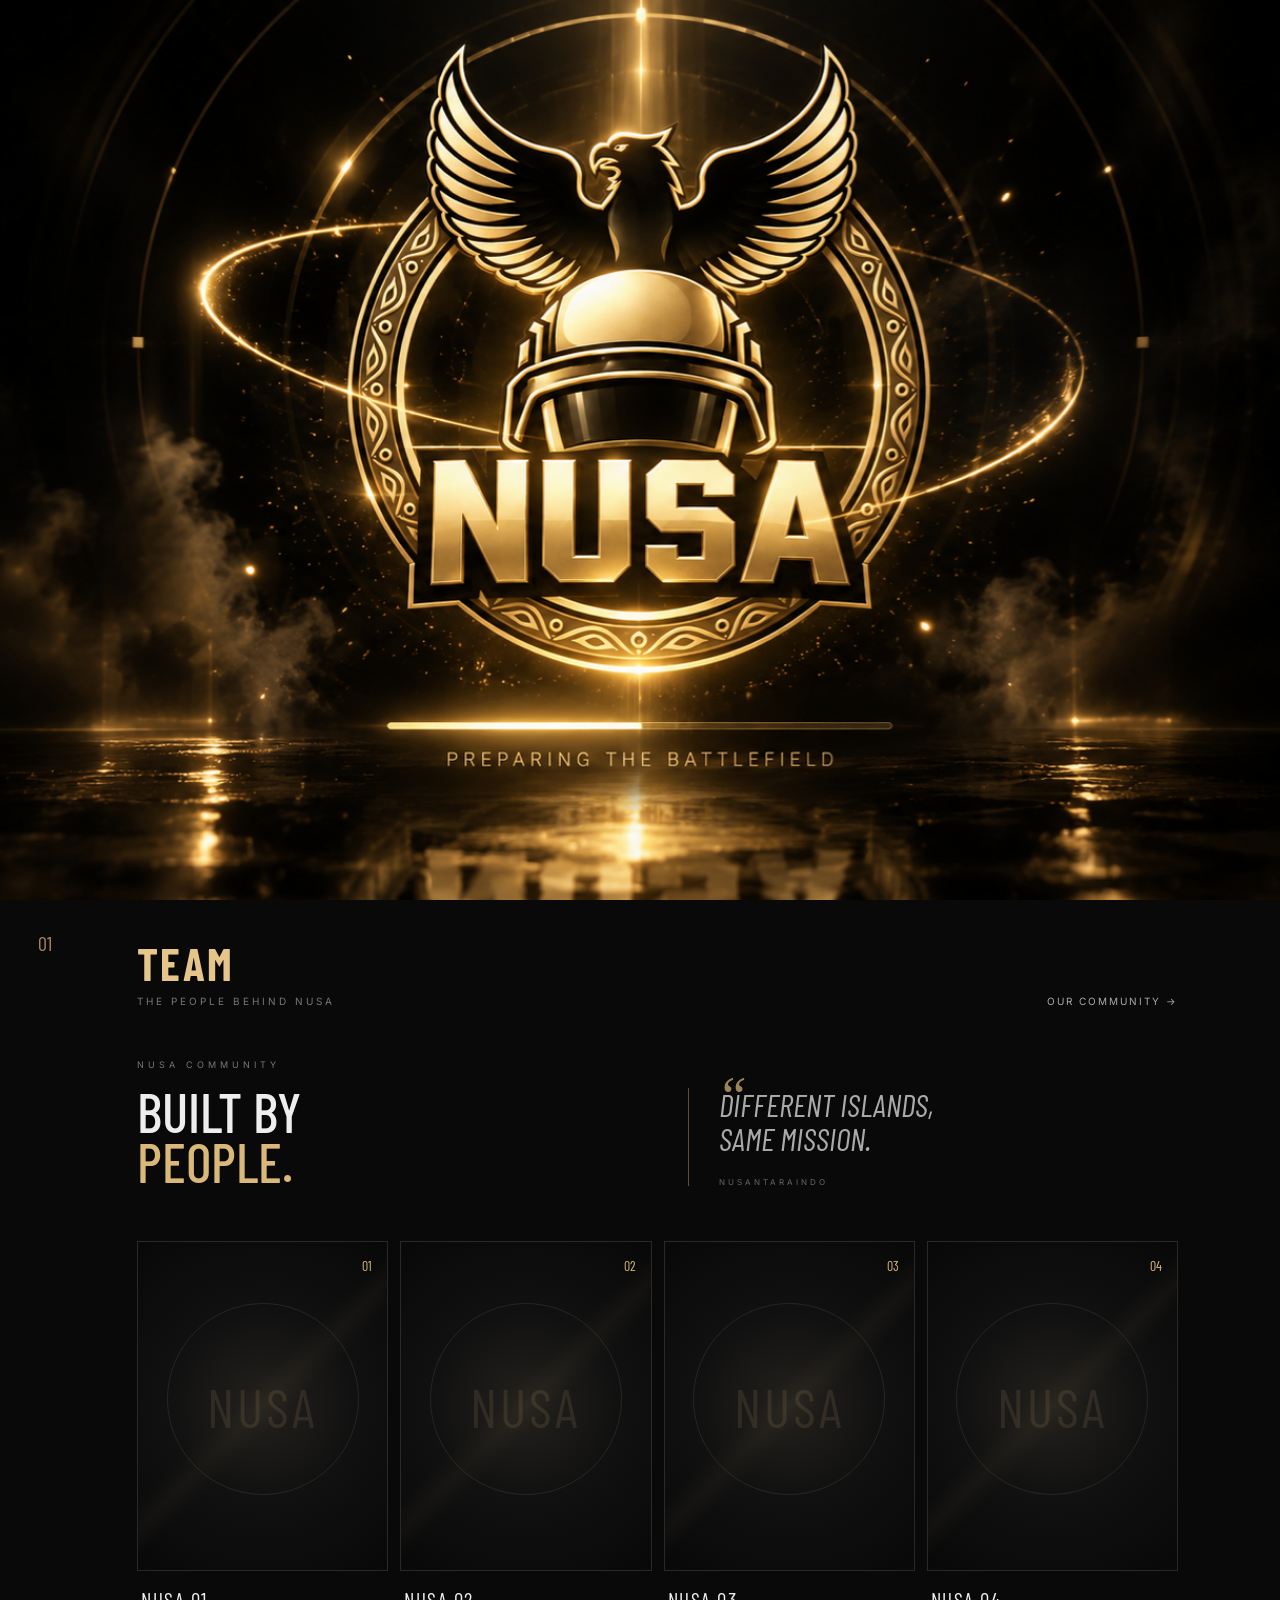
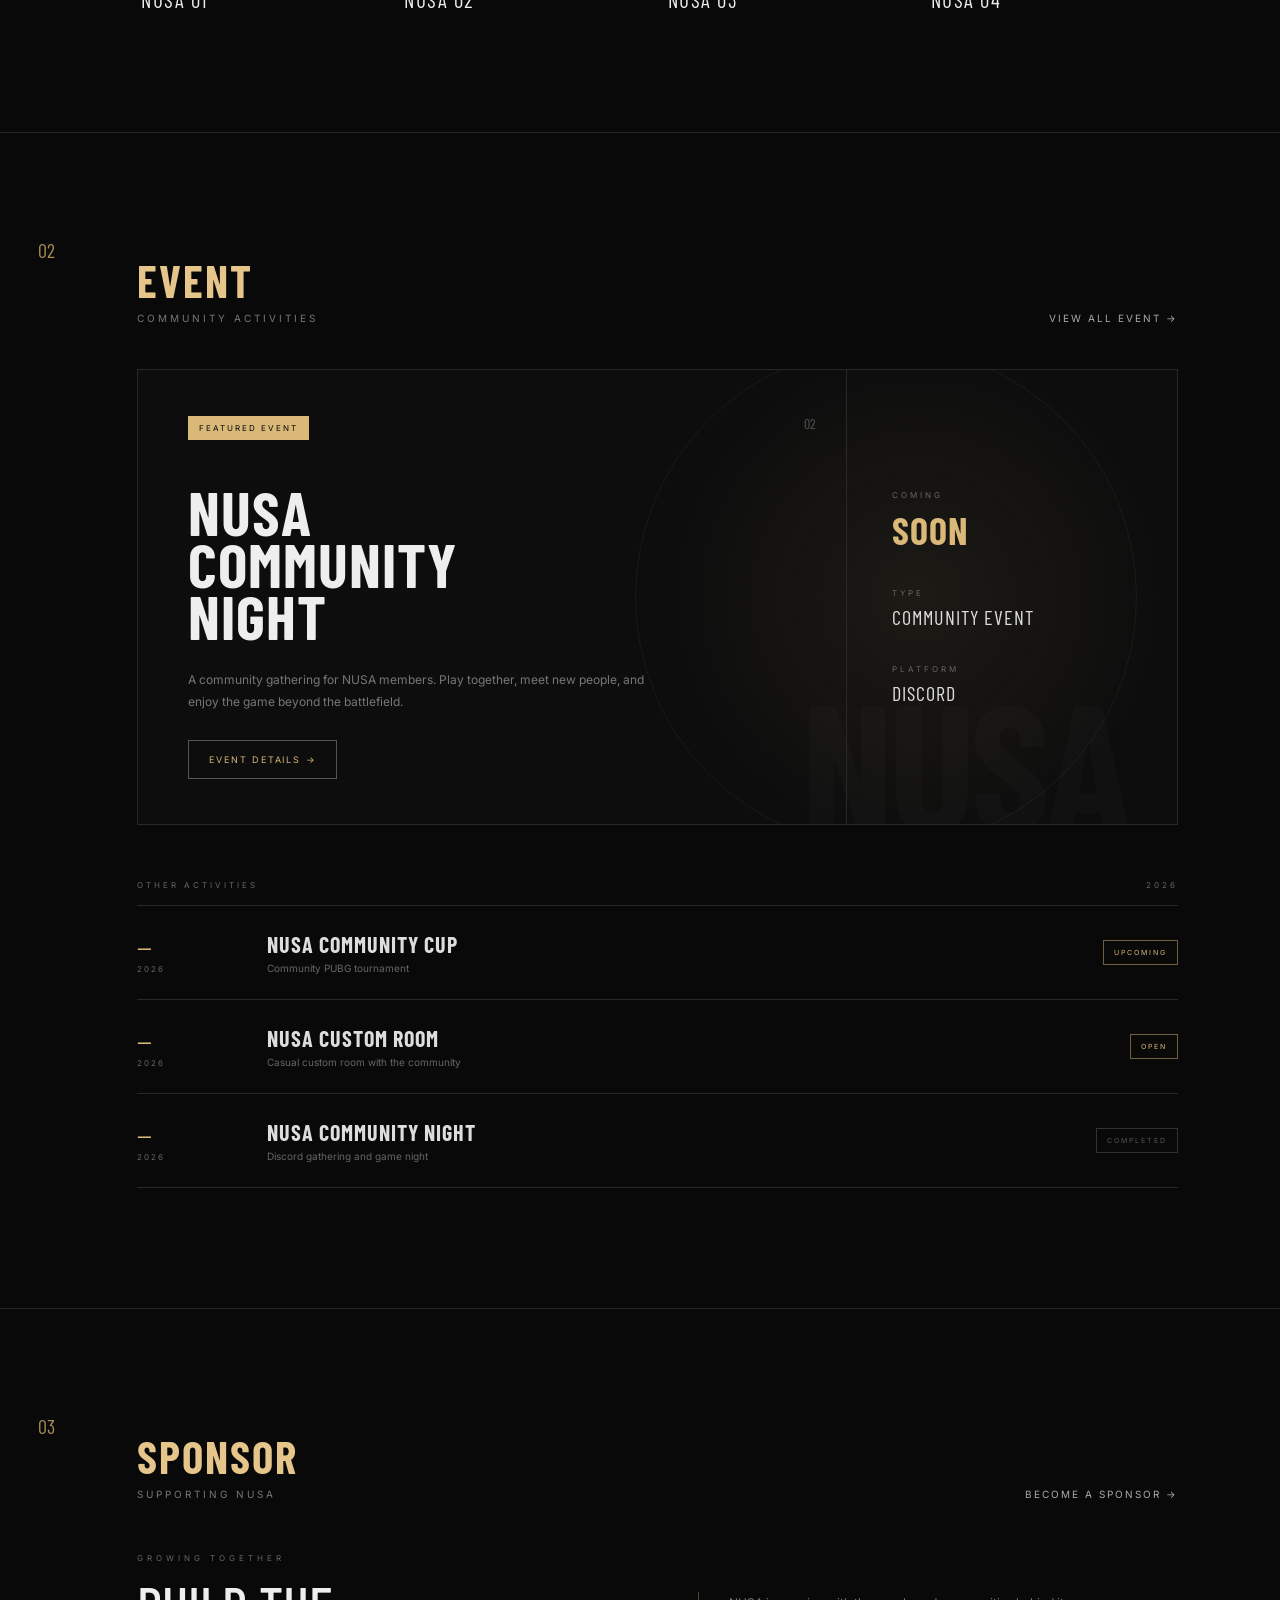
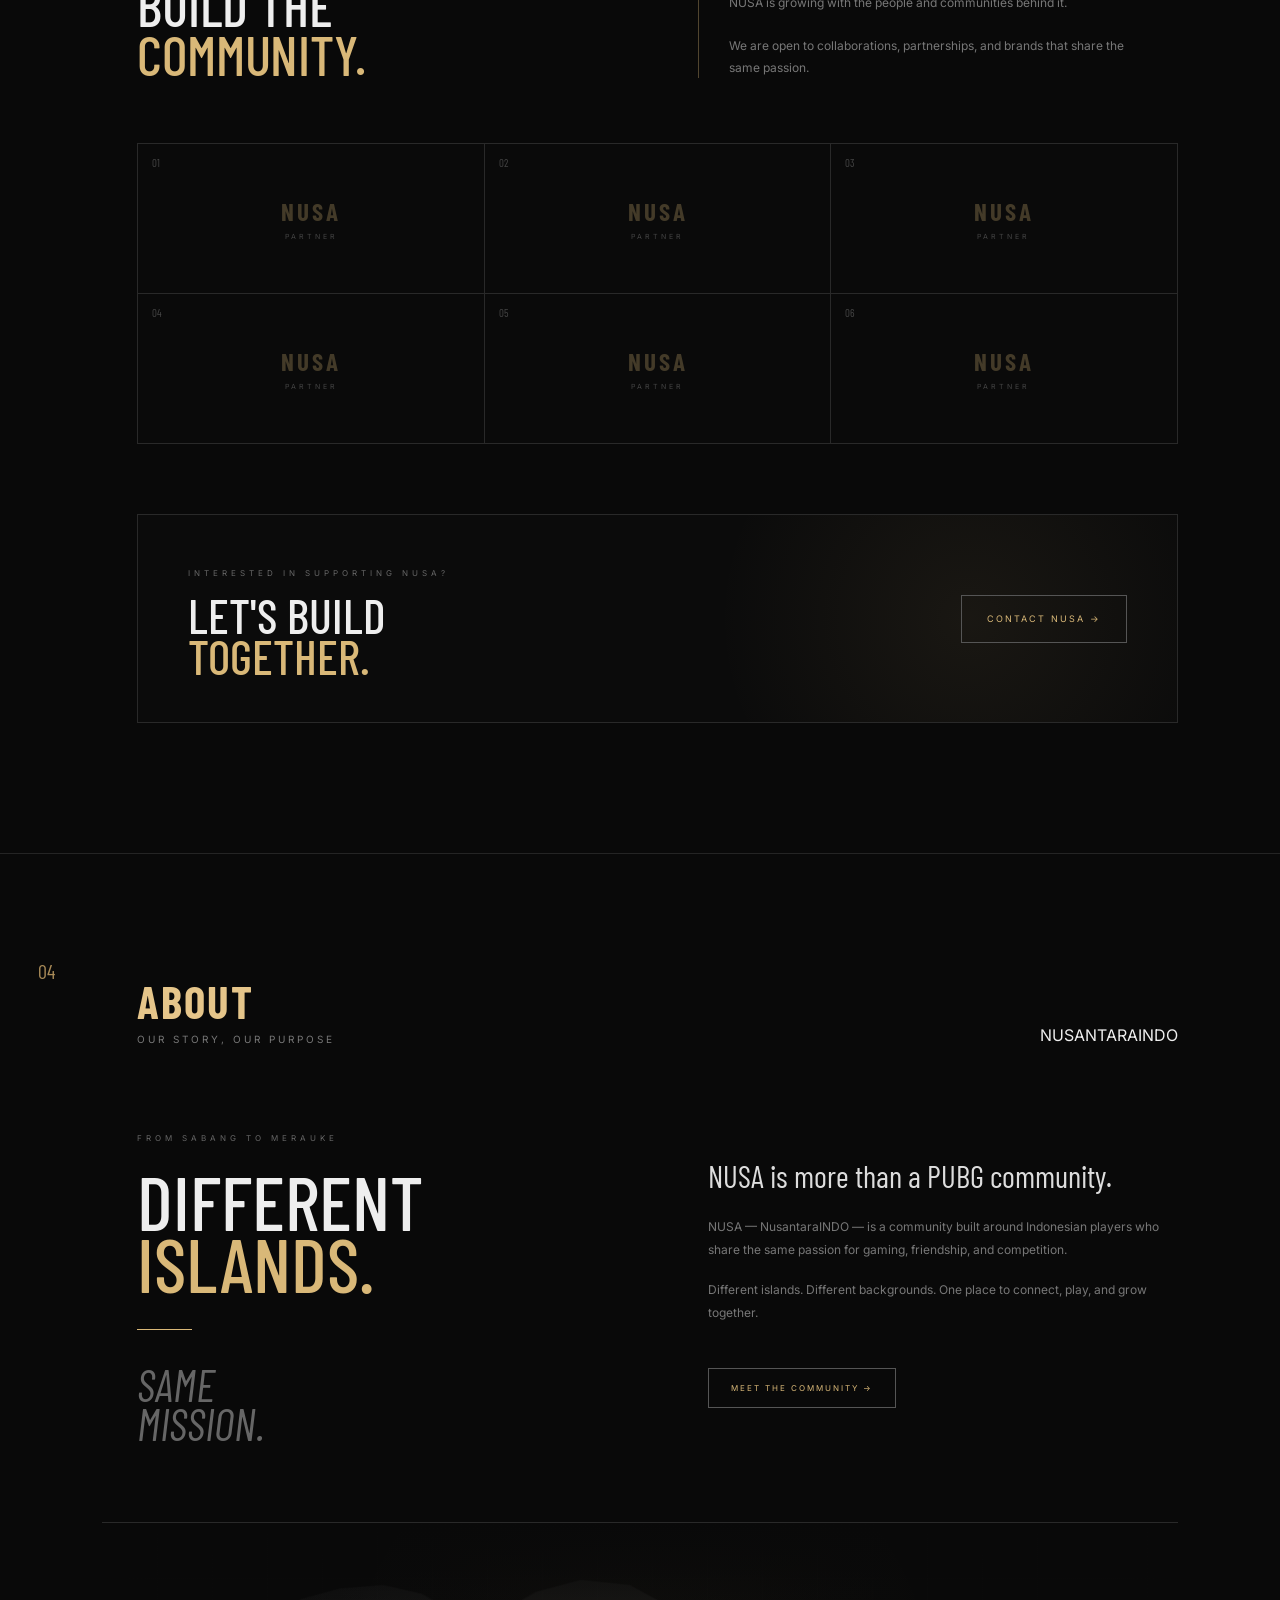
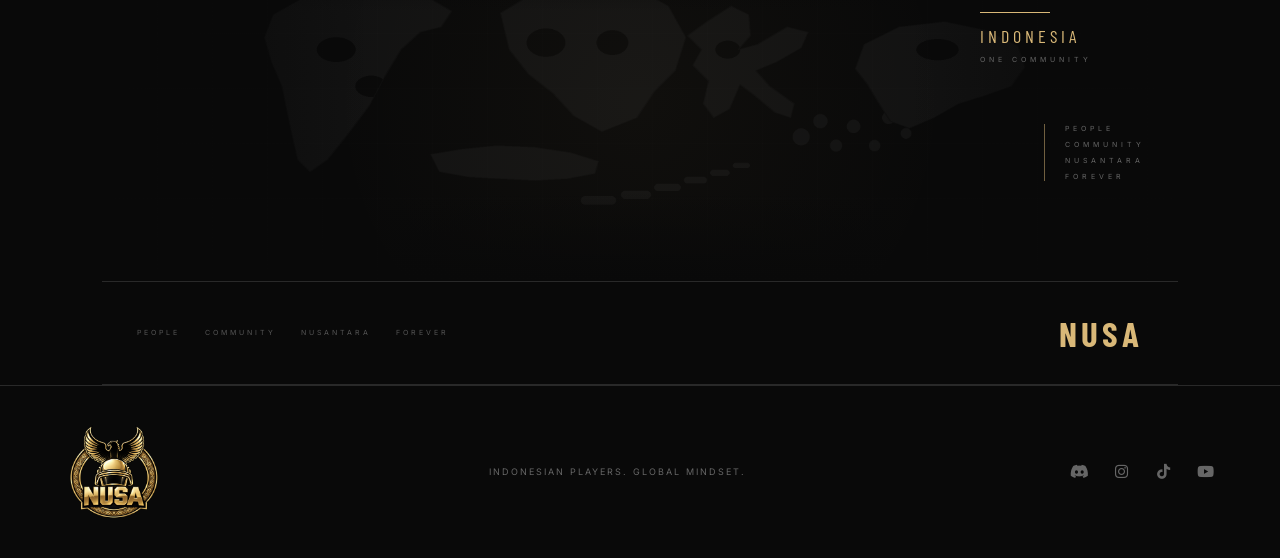
==== index.html @ 25376824 "update" ====
<!DOCTYPE html>
<html lang="id">
<head>
    <meta charset="UTF-8">
    <meta name="viewport" content="width=device-width, initial-scale=1.0">

    <title>NUSA — NusantaraINDO</title>

    <link rel="stylesheet" href="style.css">

    <link
    rel="stylesheet"
    href="https://cdnjs.cloudflare.com/ajax/libs/font-awesome/6.7.2/css/all.min.css"
>
</head>

<body>

    <!-- ================= PRELOADER ================= -->

    <div id="preloader">
        <img src="assets/nusa-animation.gif" alt="NUSA">
    </div>


    <!-- ================= NAVBAR ================= -->

    <header class="navbar">

        <div class="nav-logo">
            <img src="assets/logo-nusa.png" alt="NUSA">
        </div>

        <nav>
            <a href="#home" class="active">HOME</a>
            <a href="#team">TEAM</a>
            <a href="#event">EVENT</a>
            <a href="#sponsor">SPONSOR</a>
            <a href="#about">ABOUT</a>
        </nav>
        
        <button class="menu-toggle" aria-label="Open menu">
    ☰
</button>

        <a href="https://discord.gg/Gjk4y7gCj" class="join-btn" target="_blank" rel="noopener noreferrer">
    JOIN US <span>→</span>
        </a>

    </header>


    <!-- ================= HOME ================= -->

    <main>

        <section id="home" class="hero">

            <div class="hero-content">

                <p class="small-title">
                    INDONESIAN PLAYERS<br>
                    GLOBAL MINDSET
                </p>

                <h1>
                    ONE SQUAD.<br>
                    ONE NATION.<br>
                    ONE <span>NUSA.</span>
                </h1>

                <div class="line"></div>

                <p class="hero-description">
                    A PUBG community from Indonesia,
                    united by the same passion.
                    Different islands, one squad, one goal.
                </p>

                <div class="hero-buttons">

                    <a href="https://discord.gg/Gjk4y7gCj" class="btn-primary" target="_blank" rel="noopener noreferrer">
                        JOIN THE SQUAD →
                    </a>

                    <a href="#about" class="btn-secondary">
                        EXPLORE →
                    </a>

                </div>

            </div>


            <div class="hero-logo">

                <img src="assets/logo-nusa.png" alt="NUSA">

                <p>NusantaraINDO</p>

            </div>


            <div class="hero-side-text">
                MORE<br>
                THAN<br>
                A GAME
            </div>

        </section>


       <!-- ================= TEAM ================= -->

<section id="team" class="section team-section">

    <div class="section-number">01</div>

    <div class="section-header">

        <div>
            <h2>TEAM</h2>
            <p>THE PEOPLE BEHIND NUSA</p>
        </div>

        <a href="https://discord.gg/Gjk4y7gCj" target="_blank" rel="noopener noreferrer">
            OUR COMMUNITY →
        </a>

    </div>


    <div class="team-intro">

        <div class="team-intro-text">
            <span>NUSA COMMUNITY</span>

            <h3>
                BUILT BY<br>
                <strong>PEOPLE.</strong>
            </h3>
        </div>

        <div class="team-quote">
            <span>“</span>

            DIFFERENT ISLANDS,<br>
            SAME MISSION.

            <small>
                NUSANTARAINDO
            </small>
        </div>

    </div>


    <div class="team-grid">

        <!-- MEMBER 01 -->

        <div class="member-card">

            <div class="member-photo">
                <div class="member-number">01</div>

                <div class="member-placeholder">
                    NUSA
                </div>
            </div>

            <div class="member-name">
                NUSA 01
            </div>

        </div>


        <!-- MEMBER 02 -->

        <div class="member-card">

            <div class="member-photo">
                <div class="member-number">02</div>

                <div class="member-placeholder">
                    NUSA
                </div>
            </div>

            <div class="member-name">
                NUSA 02
            </div>

        </div>


        <!-- MEMBER 03 -->

        <div class="member-card">

            <div class="member-photo">
                <div class="member-number">03</div>

                <div class="member-placeholder">
                    NUSA
                </div>
            </div>

            <div class="member-name">
                NUSA 03
            </div>

        </div>


        <!-- MEMBER 04 -->

        <div class="member-card">

            <div class="member-photo">
                <div class="member-number">04</div>

                <div class="member-placeholder">
                    NUSA
                </div>
            </div>

            <div class="member-name">
                NUSA 04
            </div>

        </div>

    </div>

</section>


       <!-- ================= EVENT ================= -->

<section id="event" class="section event-section">

    <div class="section-number">02</div>

    <div class="section-header">

        <div>
            <h2>EVENT</h2>
            <p>COMMUNITY ACTIVITIES</p>
        </div>

        <a href="https://discord.gg/Gjk4y7gCj" target="_blank" rel="noopener noreferrer">
            VIEW ALL EVENT →
        </a>

    </div>


    <!-- FEATURED EVENT -->

    <div class="featured-event">

        <div class="featured-event-main">

            <div class="event-label">
                FEATURED EVENT
            </div>

            <div class="event-number">
                02
            </div>

            <h3>
                NUSA<br>
                COMMUNITY<br>
                NIGHT
            </h3>

            <p>
                A community gathering for NUSA members.
                Play together, meet new people, and enjoy
                the game beyond the battlefield.
            </p>

            <a href="https://discord.gg/Gjk4y7gCj" class="event-button" target="_blank" rel="noopener noreferrer">
                EVENT DETAILS →
            </a>

        </div>


        <div class="featured-event-side">

            <div class="event-date">
                <span>COMING</span>
                <strong>SOON</strong>
            </div>

            <div class="event-type">
                <span>TYPE</span>
                COMMUNITY EVENT
            </div>

            <div class="event-location">
                <span>PLATFORM</span>
                DISCORD
            </div>

        </div>

    </div>


    <!-- EVENT LIST -->

    <div class="event-list-title">
        <span>OTHER ACTIVITIES</span>
        <span>2026</span>
    </div>


    <div class="event-list">

        <div class="community-event">

            <div class="community-event-date">
                <span>--</span>
                <small>2026</small>
            </div>

            <div class="community-event-info">

                <h3>
                    NUSA COMMUNITY CUP
                </h3>

                <p>
                    Community PUBG tournament
                </p>

            </div>

            <div class="community-event-status">
                UPCOMING
            </div>

        </div>


        <div class="community-event">

            <div class="community-event-date">
                <span>--</span>
                <small>2026</small>
            </div>

            <div class="community-event-info">

                <h3>
                    NUSA CUSTOM ROOM
                </h3>

                <p>
                    Casual custom room with the community
                </p>

            </div>

            <div class="community-event-status">
                OPEN
            </div>

        </div>


        <div class="community-event">

            <div class="community-event-date">
                <span>--</span>
                <small>2026</small>
            </div>

            <div class="community-event-info">

                <h3>
                    NUSA COMMUNITY NIGHT
                </h3>

                <p>
                    Discord gathering and game night
                </p>

            </div>

            <div class="community-event-status completed">
                COMPLETED
            </div>

        </div>

    </div>

</section>

       <!-- ================= SPONSOR ================= -->

<section id="sponsor" class="section sponsor-section">

    <div class="section-number">03</div>

    <div class="section-header">

        <div>
            <h2>SPONSOR</h2>
            <p>SUPPORTING NUSA</p>
        </div>

        <a href="https://discord.gg/Gjk4y7gCj" target="_blank" rel="noopener noreferrer">
            BECOME A SPONSOR →
        </a>

    </div>


    <div class="sponsor-intro">

        <div class="sponsor-heading">

            <span>GROWING TOGETHER</span>

            <h3>
                BUILD THE<br>
                <strong>COMMUNITY.</strong>
            </h3>

        </div>


        <div class="sponsor-description">

            NUSA is growing with the people
            and communities behind it.

            <br><br>

            We are open to collaborations,
            partnerships, and brands that
            share the same passion.

        </div>

    </div>


    <!-- SPONSOR PLACEHOLDERS -->

    <div class="sponsor-grid">

        <div class="sponsor-card">
            <span>01</span>
            <strong>NUSA</strong>
            <small>PARTNER</small>
        </div>

        <div class="sponsor-card">
            <span>02</span>
            <strong>NUSA</strong>
            <small>PARTNER</small>
        </div>

        <div class="sponsor-card">
            <span>03</span>
            <strong>NUSA</strong>
            <small>PARTNER</small>
        </div>

        <div class="sponsor-card">
            <span>04</span>
            <strong>NUSA</strong>
            <small>PARTNER</small>
        </div>

        <div class="sponsor-card">
            <span>05</span>
            <strong>NUSA</strong>
            <small>PARTNER</small>
        </div>

        <div class="sponsor-card">
            <span>06</span>
            <strong>NUSA</strong>
            <small>PARTNER</small>
        </div>

    </div>


    <!-- CTA -->

    <div class="sponsor-cta">

        <div>
            <span>INTERESTED IN SUPPORTING NUSA?</span>

            <h3>
                LET'S BUILD<br>
                <strong>TOGETHER.</strong>
            </h3>
        </div>

        <a href="https://discord.gg/Gjk4y7gCj" target="_blank" rel="noopener noreferrer">
            CONTACT NUSA →
        </a>

    </div>

</section>


        <!-- ================= ABOUT ================= -->

<section id="about" class="section about-section">

    <div class="section-number">04</div>

    <div class="section-header">

        <div>
            <h2>ABOUT</h2>
            <p>OUR STORY, OUR PURPOSE</p>
        </div>

        <span class="about-label">
            NUSANTARAINDO
        </span>

    </div>


    <div class="about-main">

        <!-- LEFT -->

        <div class="about-statement">

            <span>FROM SABANG TO MERAUKE</span>

            <h3>
                DIFFERENT<br>
                <strong>ISLANDS.</strong>
            </h3>

            <div class="about-line"></div>

            <h4>
                SAME<br>
                MISSION.
            </h4>

        </div>


        <!-- RIGHT -->

        <div class="about-content">

            <p class="about-lead">
                NUSA is more than a PUBG community.
            </p>

            <p>
                NUSA — NusantaraINDO — is a community
                built around Indonesian players who share
                the same passion for gaming, friendship,
                and competition.
            </p>

            <p>
                Different islands. Different backgrounds.
                One place to connect, play, and grow
                together.
            </p>

            <a href="https://discord.gg/Gjk4y7gCj" class="about-button" target="_blank" rel="noopener noreferrer">
            MEET THE COMMUNITY →
            </a>

        </div>

    </div>


    <!-- INDONESIA VISUAL -->

    <div class="about-map">

    <div class="map-grid"></div>

    <img
        src="assets/indonesia-map.png"
        alt="Indonesia"
        class="indonesia-map"
    >

    <div class="map-overlay"></div>

    <div class="map-caption">
        <span>INDONESIA</span>
        <small>ONE COMMUNITY</small>
    </div>

    <div class="map-side-text">
        <span>PEOPLE</span>
        <span>COMMUNITY</span>
        <span>NUSANTARA</span>
        <span>FOREVER</span>
    </div>

</div>


    <!-- FINAL STATEMENT -->

    <div class="about-footer">

        <div>
            <span>PEOPLE</span>
            <span>COMMUNITY</span>
            <span>NUSANTARA</span>
            <span>FOREVER</span>
        </div>

        <strong>
            NUSA
        </strong>

    </div>

</section>

    <!-- ================= FOOTER ================= -->

    <footer>

        <div class="footer-logo">
            <img src="assets/logo-nusa.png" alt="NUSA">
        </div>

        <p>
            INDONESIAN PLAYERS. GLOBAL MINDSET.
        </p>

        <div class="social">

            <a
            href="https://discord.gg/Gjk4y7gCj"
            target="_blank"
            rel="noopener noreferrer"
            aria-label="NUSA Discord"
    >
                <i class="fa-brands fa-discord"></i>
            </a>

            <span aria-label="Instagram">
                <i class="fa-brands fa-instagram"></i>
            </span>

            <span aria-label="TikTok">
                <i class="fa-brands fa-tiktok"></i>
            </span>

            <span aria-label="YouTube">
                <i class="fa-brands fa-youtube"></i>
            </span>

</div>

</div>

    </footer>


    <script src="script.js"></script>

</body>
</html>
---- style.css ----
@import url('https://fonts.googleapis.com/css2?family=Barlow+Condensed:wght@400;500;600;700&family=Inter:wght@300;400;500;600&display=swap');


/* ================= RESET ================= */

* {
    margin: 0;
    padding: 0;
    box-sizing: border-box;
}

html {
    scroll-behavior: smooth;
}

body {
    background: #090909;
    color: #eee;
    font-family: 'Inter', sans-serif;
}

a {
    color: inherit;
    text-decoration: none;
}


/* ================= STARTUP SCREEN ================= */

#preloader {
    position: fixed;
    inset: 0;

    width: 100vw;
    height: 100vh;

    background: #000;

    display: flex;
    align-items: center;
    justify-content: center;

    z-index: 9999;

    opacity: 1;
    visibility: visible;

    overflow: hidden;

    transition:
        opacity 1s ease,
        visibility 1s ease;
}


/* Startup image */

#preloader img {
    width: 100vw;
    height: 100vh;

    max-width: none;

    object-fit: cover;

    display: block;

    transform: scale(1);

    animation: startupZoom 3.2s ease forwards;
}


/* Saat startup selesai */

#preloader.hide {
    opacity: 0;
    visibility: hidden;
    pointer-events: none;
}


/* Zoom cinematic */

@keyframes startupZoom {

    0% {
        transform: scale(1.02);
    }

    70% {
        transform: scale(1.06);
    }

    100% {
        transform: scale(1.1);
    }

}


/* ================= NAVBAR ================= */

.navbar {
    position: fixed;

    top: 0;
    left: 0;

    width: 100%;
    height: 75px;

    display: flex;
    align-items: center;

    padding: 0 5%;

    background: rgba(5, 5, 5, 0.92);

    border-bottom: 1px solid #252525;

    z-index: 1000;
}

.nav-logo img {
    width: 82px;
    height: auto;
    display: block;
}

.navbar nav {
    display: flex;
    gap: 40px;

    margin-left: 80px;
}

.navbar nav a {
    font-size: 12px;
    letter-spacing: 2px;

    color: #888;

    transition: 0.3s;
}

.navbar nav a:hover,
.navbar nav a.active {
    color: #e5c58a;
}

.join-btn {
    margin-left: auto;

    padding: 14px 25px;

    border: 1px solid #c9a96a;

    color: #e5c58a;

    font-size: 11px;
    letter-spacing: 2px;

    transition: 0.3s;
}

.join-btn:hover {
    background: #c9a96a;
    color: #000;
}


/* ================= HERO ================= */

.hero {
    min-height: calc(100vh - 75px);

    position: relative;

    display: flex;
    align-items: center;

    overflow: hidden;

    padding: 110px 8% 70px;

    background:
        radial-gradient(
            circle at 72% 48%,
            rgba(201, 169, 106, 0.10),
            transparent 28%
        ),
        radial-gradient(
            circle at 50% 100%,
            rgba(201, 169, 106, 0.04),
            transparent 35%
        ),
        #090909;
}


/* ================= HERO TEXTURE ================= */

.hero::before {
    content: "";

    position: absolute;

    inset: 0;

    opacity: 0.18;

    background-image:
        linear-gradient(
            90deg,
            transparent 49.8%,
            rgba(201,169,106,0.08) 50%,
            transparent 50.2%
        ),
        linear-gradient(
            rgba(255,255,255,0.018) 1px,
            transparent 1px
        );

    background-size:
        100% 100%,
        100% 5px;

    pointer-events: none;
}


/* ================= DECORATIVE CIRCLE ================= */

.hero::after {
    content: "";

    position: absolute;

    width: 720px;
    height: 720px;

    right: 5%;
    top: 50%;

    transform: translateY(-50%);

    border: 1px solid rgba(201,169,106,0.12);

    border-radius: 50%;

    box-shadow:
        0 0 0 60px rgba(201,169,106,0.015),
        0 0 0 120px rgba(201,169,106,0.008);

    pointer-events: none;
}


/* ================= HERO CONTENT ================= */

.hero-content {
    width: 48%;

    position: relative;

    z-index: 3;
}


.small-title {
    font-size: 10px;

    letter-spacing: 4px;

    line-height: 1.8;

    color: #888;

    margin-bottom: 32px;
}


.hero h1 {
    font-family: 'Barlow Condensed', sans-serif;

    font-size: clamp(58px, 6vw, 94px);

    line-height: 0.88;

    font-weight: 600;

    letter-spacing: -2px;

    color: #eeeeee;
}


.hero h1 span {
    color: #d9b878;
}


.line {
    width: 42px;
    height: 2px;

    background: #d9b878;

    margin: 30px 0;
}


.hero-description {
    max-width: 430px;

    font-size: 13px;

    line-height: 1.8;

    color: #858585;
}


/* ================= HERO BUTTONS ================= */

.hero-buttons {
    display: flex;

    gap: 14px;

    margin-top: 32px;
}


.btn-primary,
.btn-secondary {
    display: inline-flex;

    align-items: center;

    justify-content: center;

    min-height: 48px;

    padding: 0 25px;

    font-size: 10px;

    letter-spacing: 1.8px;

    transition:
        background 0.3s ease,
        color 0.3s ease,
        border-color 0.3s ease,
        transform 0.3s ease;
}


.btn-primary {
    background: #d9b878;

    color: #080808;

    border: 1px solid #d9b878;
}


.btn-primary:hover {
    background: #edd49f;

    transform: translateY(-2px);
}


.btn-secondary {
    border: 1px solid #444;

    color: #ddd;

    background: rgba(255,255,255,0.01);
}


.btn-secondary:hover {
    border-color: #d9b878;

    color: #d9b878;

    transform: translateY(-2px);
}


/* ================= HERO LOGO ================= */

.hero-logo {
    position: absolute;

    z-index: 3;

    right: 14%;

    top: 50%;

    transform: translateY(-50%);

    width: 430px;

    text-align: center;
}


.hero-logo::before {
    content: "";

    position: absolute;

    width: 470px;
    height: 470px;

    left: 50%;
    top: 50%;

    transform: translate(-50%, -50%);

    border: 1px solid rgba(201,169,106,0.08);

    border-radius: 50%;
}


.hero-logo img {
    position: relative;

    width: 410px;

    max-width: 100%;

    display: block;

    margin: 0 auto;

    filter:
        drop-shadow(0 15px 35px rgba(0,0,0,0.7))
        drop-shadow(0 0 25px rgba(201,169,106,0.08));
}


.hero-logo p {
    position: relative;

    margin-top: -5px;

    font-family: 'Barlow Condensed', sans-serif;

    font-size: 20px;

    letter-spacing: 5px;

    color: #d9b878;
}


/* ================= HERO SIDE TEXT ================= */

.hero-side-text {
    position: absolute;

    right: 3.5%;

    top: 50%;

    transform: translateY(-50%);

    z-index: 3;

    font-size: 9px;

    line-height: 2;

    letter-spacing: 4px;

    color: #555;

    text-align: center;
}


/* ================= HERO DECORATIVE LINE ================= */

.hero-content::before {
    content: "";

    position: absolute;

    width: 1px;
    height: 90px;

    left: -35px;
    top: 50%;

    transform: translateY(-50%);

    background:
        linear-gradient(
            to bottom,
            transparent,
            #d9b878,
            transparent
        );

    opacity: 0.5;
}


/* ================= HERO SLIDE INDICATOR ================= */

.hero::marker {
    display: none;
}


/* ================= RESPONSIVE HERO ================= */

@media (max-width: 1100px) {

    .hero-logo {
        right: 8%;
    }

    .hero-logo img {
        width: 350px;
    }

    .hero-logo::before {
        width: 400px;
        height: 400px;
    }

    .hero-side-text {
        display: none;
    }
}


@media (max-width: 900px) {

    .hero {
        min-height: 850px;

        padding: 120px 8% 80px;

        align-items: flex-start;
    }

    .hero-content {
        width: 100%;
    }

    .hero-logo {
        position: absolute;

        right: 50%;

        top: 58%;

        transform: translate(50%, -50%);

        opacity: 0.18;

        width: 500px;
    }

    .hero-logo img {
        width: 420px;
    }

    .hero-logo p {
        display: none;
    }

    .hero::after {
        right: 50%;

        transform:
            translate(50%, -50%);
    }
}


@media (max-width: 600px) {

    .hero {
        min-height: 800px;

        padding: 110px 7% 60px;
    }

    .hero h1 {
        font-size: 55px;
    }

    .hero-description {
        max-width: 320px;
    }

    .hero-buttons {
        flex-wrap: wrap;
    }

    .hero-logo {
        top: 62%;

        width: 380px;
    }

    .hero-logo img {
        width: 340px;
    }

    .hero-logo::before {
        width: 360px;
        height: 360px;
    }

    .hero-content::before {
        display: none;
    }
}


/* ================= SECTION ================= */

.section {
    position: relative;

    padding: 100px 8%;

    border-top: 1px solid #242424;
}

.section-number {
    position: absolute;

    left: 3%;

    top: 105px;

    color: #a98b58;

    font-family: 'Barlow Condensed';

    font-size: 20px;
}

.section-header {
    display: flex;

    justify-content: space-between;

    align-items: end;

    margin-left: 35px;

    margin-bottom: 45px;
}

.section-header h2 {
    font-family: 'Barlow Condensed';

    font-size: 45px;

    letter-spacing: 2px;

    color: #e5c58a;
}

.section-header p {
    font-size: 10px;

    letter-spacing: 3px;

    color: #777;

    margin-top: 5px;
}

.section-header > a {
    font-size: 10px;

    letter-spacing: 2px;

    color: #aaa;
}


/* ================= TEAM ================= */

.team-section {
    padding-top: 110px;
    padding-bottom: 120px;

    background: #090909;
}


/* ================= TEAM INTRO ================= */

.team-intro {
    display: grid;

    grid-template-columns: 1fr 1fr;

    gap: 60px;

    margin-left: 35px;

    margin-bottom: 55px;

    align-items: end;
}


.team-intro-text span {
    font-size: 9px;

    letter-spacing: 4px;

    color: #777;
}


.team-intro-text h3 {
    margin-top: 15px;

    font-family: 'Barlow Condensed', sans-serif;

    font-size: 55px;

    line-height: 0.9;

    font-weight: 500;

    color: #eee;
}


.team-intro-text h3 strong {
    color: #d9b878;

    font-weight: 500;
}


/* ================= TEAM QUOTE ================= */

.team-quote {
    position: relative;

    padding-left: 30px;

    border-left: 1px solid rgba(217,184,120,0.4);

    font-family: 'Barlow Condensed', sans-serif;

    font-size: 32px;

    line-height: 1.05;

    font-style: italic;

    color: #aaa;
}


.team-quote > span {
    position: absolute;

    left: 28px;
    top: -20px;

    font-family: Georgia, serif;

    font-size: 55px;

    color: #d9b878;

    opacity: 0.7;
}


.team-quote small {
    display: block;

    margin-top: 22px;

    font-family: 'Inter', sans-serif;

    font-size: 8px;

    font-style: normal;

    letter-spacing: 3px;

    color: #666;
}


/* ================= MEMBER GRID ================= */

.team-grid {
    display: grid;

    grid-template-columns:
        repeat(4, 1fr);

    gap: 12px;

    margin-left: 35px;
}


/* ================= MEMBER CARD ================= */

.member-card {
    position: relative;

    min-width: 0;
}


.member-photo {
    position: relative;

    height: 330px;

    overflow: hidden;

    border: 1px solid #292929;

    background:
        radial-gradient(
            circle at center,
            #24211d 0%,
            #111 45%,
            #080808 100%
        );

    transition:
        border-color 0.35s ease,
        transform 0.35s ease;
}


.member-photo::before {
    content: "";

    position: absolute;

    width: 190px;
    height: 190px;

    left: 50%;
    top: 48%;

    transform:
        translate(-50%, -50%);

    border: 1px solid rgba(217,184,120,0.12);

    border-radius: 50%;
}


.member-photo::after {
    content: "";

    position: absolute;

    inset: 0;

    background:
        linear-gradient(
            135deg,
            transparent 45%,
            rgba(217,184,120,0.04) 50%,
            transparent 55%
        );

    pointer-events: none;
}


/* ================= MEMBER PLACEHOLDER ================= */

.member-placeholder {
    position: absolute;

    left: 50%;
    top: 50%;

    transform:
        translate(-50%, -50%);

    font-family: 'Barlow Condensed', sans-serif;

    font-size: 55px;

    letter-spacing: 3px;

    color: rgba(217,184,120,0.12);

    z-index: 1;
}


/* ================= MEMBER NUMBER ================= */

.member-number {
    position: absolute;

    top: 15px;
    right: 15px;

    z-index: 3;

    font-family: 'Barlow Condensed', sans-serif;

    font-size: 14px;

    color: #d9b878;
}


/* ================= MEMBER NAME ================= */

.member-name {
    padding: 16px 4px 0;

    font-family: 'Barlow Condensed', sans-serif;

    font-size: 21px;

    letter-spacing: 1.5px;

    color: #eee;
}


/* ================= MEMBER HOVER ================= */

.member-card:hover .member-photo {
    border-color: rgba(217,184,120,0.65);

    transform: translateY(-5px);
}


.member-card:hover .member-placeholder {
    color: rgba(217,184,120,0.3);

    transform:
        translate(-50%, -50%)
        scale(1.05);
}


/* ================= TEAM RESPONSIVE ================= */

@media (max-width: 900px) {

    .team-intro {
        grid-template-columns: 1fr;

        gap: 35px;
    }

    .team-grid {
        grid-template-columns:
            repeat(2, 1fr);
    }

}


@media (max-width: 600px) {

    .team-section {
        padding-top: 80px;
    }

    .team-intro {
        margin-left: 0;
    }

    .team-intro-text h3 {
        font-size: 45px;
    }

    .team-quote {
        font-size: 27px;
    }

    .team-grid {
        grid-template-columns:
            repeat(2, 1fr);

        margin-left: 0;
    }

    .member-photo {
        height: 240px;
    }

    .member-placeholder {
        font-size: 35px;
    }

}


/* ================= EVENT ================= */

.event-section {
    padding-top: 120px;
    padding-bottom: 120px;

    background: #090909;
}


/* ================= FEATURED EVENT ================= */

.featured-event {
    position: relative;

    display: grid;

    grid-template-columns: 1.5fr 0.7fr;

    min-height: 390px;

    margin-left: 35px;

    border: 1px solid #292929;

    background:
        radial-gradient(
            circle at 75% 50%,
            rgba(217,184,120,0.08),
            transparent 30%
        ),
        #0d0d0d;

    overflow: hidden;
}


/* Decorative circle */

.featured-event::before {
    content: "";

    position: absolute;

    width: 500px;
    height: 500px;

    right: 40px;
    top: 50%;

    transform: translateY(-50%);

    border: 1px solid rgba(217,184,120,0.07);

    border-radius: 50%;
}


.featured-event::after {
    content: "NUSA";

    position: absolute;

    right: 50px;
    bottom: -45px;

    font-family: 'Barlow Condensed', sans-serif;

    font-size: 180px;

    font-weight: 700;

    letter-spacing: -5px;

    color: rgba(255,255,255,0.018);

    pointer-events: none;
}


/* ================= FEATURED MAIN ================= */

.featured-event-main {
    position: relative;

    z-index: 2;

    padding: 45px 50px;
}


.event-label {
    display: inline-block;

    padding: 7px 11px;

    background: #d9b878;

    color: #090909;

    font-size: 8px;

    letter-spacing: 2px;
}


.event-number {
    position: absolute;

    top: 45px;
    right: 30px;

    font-family: 'Barlow Condensed', sans-serif;

    font-size: 14px;

    color: #555;
}


.featured-event h3 {
    margin-top: 45px;

    font-family: 'Barlow Condensed', sans-serif;

    font-size: 62px;

    line-height: 0.84;

    letter-spacing: 1px;

    color: #eee;
}


.featured-event p {
    max-width: 470px;

    margin-top: 28px;

    color: #777;

    font-size: 12px;

    line-height: 1.8;
}


/* ================= EVENT BUTTON ================= */

.event-button {
    display: inline-flex;

    margin-top: 28px;

    padding: 13px 20px;

    border: 1px solid #555;

    color: #d9b878;

    font-size: 9px;

    letter-spacing: 1.8px;

    transition: 0.3s ease;
}


.event-button:hover {
    border-color: #d9b878;

    background: #d9b878;

    color: #080808;
}


/* ================= FEATURED SIDE ================= */

.featured-event-side {
    position: relative;

    z-index: 2;

    display: flex;

    flex-direction: column;

    justify-content: center;

    gap: 35px;

    padding: 45px;

    border-left: 1px solid #292929;
}


.event-date,
.event-type,
.event-location {
    display: flex;

    flex-direction: column;

    gap: 7px;

    font-family: 'Barlow Condensed', sans-serif;

    font-size: 20px;

    letter-spacing: 1px;

    color: #ddd;
}


.event-date strong {
    font-size: 38px;

    color: #d9b878;
}


.event-date span,
.event-type span,
.event-location span {
    font-family: 'Inter', sans-serif;

    font-size: 8px;

    letter-spacing: 3px;

    color: #666;
}


/* ================= EVENT LIST TITLE ================= */

.event-list-title {
    display: flex;

    justify-content: space-between;

    margin:
        55px 0 0 35px;

    padding-bottom: 15px;

    border-bottom: 1px solid #292929;

    font-size: 8px;

    letter-spacing: 3px;

    color: #666;
}


/* ================= COMMUNITY EVENT ================= */

.event-list {
    margin-left: 35px;
}


.community-event {
    display: grid;

    grid-template-columns: 100px 1fr 120px;

    align-items: center;

    gap: 30px;

    padding: 25px 0;

    border-bottom: 1px solid #292929;

    transition: 0.3s ease;
}


.community-event:hover {
    padding-left: 10px;

    border-bottom-color: rgba(217,184,120,0.5);
}


.community-event-date {
    display: flex;

    flex-direction: column;

    gap: 2px;

    font-family: 'Barlow Condensed', sans-serif;
}


.community-event-date span {
    font-size: 25px;

    color: #d9b878;
}


.community-event-date small {
    font-family: 'Inter', sans-serif;

    font-size: 8px;

    letter-spacing: 2px;

    color: #666;
}


.community-event-info h3 {
    font-family: 'Barlow Condensed', sans-serif;

    font-size: 22px;

    letter-spacing: 1px;

    color: #ddd;
}


.community-event-info p {
    margin-top: 5px;

    font-size: 10px;

    color: #666;
}


.community-event-status {
    justify-self: end;

    padding: 7px 10px;

    border: 1px solid rgba(217,184,120,0.5);

    font-size: 7px;

    letter-spacing: 2px;

    color: #d9b878;
}


.community-event-status.completed {
    border-color: #333;

    color: #555;
}


/* ================= EVENT RESPONSIVE ================= */

@media (max-width: 900px) {

    .featured-event {
        grid-template-columns: 1fr;

        margin-left: 0;
    }

    .featured-event-side {
        display: grid;

        grid-template-columns:
            repeat(3, 1fr);

        border-left: 0;

        border-top: 1px solid #292929;
    }

    .event-list-title,
    .event-list {
        margin-left: 0;
    }

}


@media (max-width: 600px) {

    .event-section {
        padding-top: 80px;
    }

    .featured-event-main {
        padding: 35px 25px;
    }

    .featured-event h3 {
        font-size: 48px;
    }

    .featured-event-side {
        grid-template-columns: 1fr;

        padding: 25px;
    }

    .community-event {
        grid-template-columns: 65px 1fr;

        gap: 15px;
    }

    .community-event-status {
        grid-column: 2;

        justify-self: start;
    }

}


/* ================= SPONSOR ================= */

.sponsor-section {
    padding-top: 120px;
    padding-bottom: 130px;

    background: #090909;
}


/* ================= SPONSOR INTRO ================= */

.sponsor-intro {
    display: grid;

    grid-template-columns: 1fr 1fr;

    gap: 80px;

    margin-left: 35px;

    margin-bottom: 65px;

    align-items: end;
}


.sponsor-heading span {
    font-size: 8px;

    letter-spacing: 4px;

    color: #666;
}


.sponsor-heading h3 {
    margin-top: 16px;

    font-family: 'Barlow Condensed', sans-serif;

    font-size: 55px;

    line-height: 0.88;

    font-weight: 500;

    color: #eee;
}


.sponsor-heading h3 strong {
    color: #d9b878;

    font-weight: 500;
}


.sponsor-description {
    max-width: 430px;

    padding-left: 30px;

    border-left: 1px solid
        rgba(217,184,120,0.35);

    color: #777;

    font-size: 12px;

    line-height: 1.8;
}


/* ================= SPONSOR GRID ================= */

.sponsor-grid {
    display: grid;

    grid-template-columns:
        repeat(3, 1fr);

    margin-left: 35px;

    border-top: 1px solid #292929;

    border-left: 1px solid #292929;
}


/* ================= SPONSOR CARD ================= */

.sponsor-card {
    position: relative;

    min-height: 150px;

    display: flex;

    flex-direction: column;

    align-items: center;

    justify-content: center;

    gap: 6px;

    border-right: 1px solid #292929;

    border-bottom: 1px solid #292929;

    background: #0a0a0a;

    transition:
        background 0.3s ease,
        border-color 0.3s ease;
}


.sponsor-card span {
    position: absolute;

    top: 12px;
    left: 14px;

    font-family: 'Barlow Condensed', sans-serif;

    font-size: 11px;

    color: #444;
}


.sponsor-card strong {
    font-family: 'Barlow Condensed', sans-serif;

    font-size: 25px;

    letter-spacing: 3px;

    color: rgba(217,184,120,0.28);

    transition: 0.3s ease;
}


.sponsor-card small {
    font-size: 7px;

    letter-spacing: 3px;

    color: #444;
}


.sponsor-card:hover {
    background: #0f0f0f;

    border-color:
        rgba(217,184,120,0.3);
}


.sponsor-card:hover strong {
    color: #d9b878;
}


/* ================= SPONSOR CTA ================= */

.sponsor-cta {
    display: flex;

    align-items: center;

    justify-content: space-between;

    margin:
        70px 0 0 35px;

    padding:
        45px 50px;

    border: 1px solid #292929;

    background:
        radial-gradient(
            circle at 80% 50%,
            rgba(217,184,120,0.07),
            transparent 30%
        ),
        #0b0b0b;
}


.sponsor-cta span {
    font-size: 8px;

    letter-spacing: 4px;

    color: #666;
}


.sponsor-cta h3 {
    margin-top: 15px;

    font-family: 'Barlow Condensed', sans-serif;

    font-size: 48px;

    line-height: 0.85;

    font-weight: 500;

    color: #eee;
}


.sponsor-cta h3 strong {
    color: #d9b878;

    font-weight: 500;
}


.sponsor-cta a {
    display: inline-flex;

    align-items: center;

    justify-content: center;

    min-height: 48px;

    padding: 0 25px;

    border: 1px solid #555;

    color: #d9b878;

    font-size: 9px;

    letter-spacing: 2px;

    transition: 0.3s ease;
}


.sponsor-cta a:hover {
    background: #d9b878;

    border-color: #d9b878;

    color: #080808;
}


/* ================= SPONSOR RESPONSIVE ================= */

@media (max-width: 900px) {

    .sponsor-intro {
        grid-template-columns: 1fr;

        gap: 35px;
    }

    .sponsor-grid {
        grid-template-columns:
            repeat(2, 1fr);

        margin-left: 0;
    }

    .sponsor-cta {
        margin-left: 0;

        gap: 30px;

        align-items: flex-start;

        flex-direction: column;
    }

}


@media (max-width: 600px) {

    .sponsor-section {
        padding-top: 80px;
    }

    .sponsor-intro {
        margin-left: 0;
    }

    .sponsor-heading h3 {
        font-size: 45px;
    }

    .sponsor-grid {
        grid-template-columns: 1fr;
    }

    .sponsor-cta {
        padding: 35px 25px;
    }

    .sponsor-cta h3 {
        font-size: 42px;
    }

}

/* ================= ABOUT ================= */

.about-section {
    position: relative;

    padding-top: 120px;
    padding-bottom: 0;

    background: #090909;

    overflow: hidden;
}


/* ================= ABOUT MAIN ================= */

.about-main {
    display: grid;

    grid-template-columns: 1fr 1fr;

    gap: 100px;

    margin-left: 35px;

    padding-top: 35px;
}


/* ================= STATEMENT ================= */

.about-statement {
    position: relative;
}


.about-statement > span {
    font-size: 8px;

    letter-spacing: 4px;

    color: #666;
}


.about-statement h3 {
    margin-top: 25px;

    font-family: 'Barlow Condensed', sans-serif;

    font-size: 76px;

    line-height: 0.82;

    font-weight: 500;

    color: #eee;
}


.about-statement h3 strong {
    color: #d9b878;

    font-weight: 500;
}


.about-line {
    width: 55px;
    height: 1px;

    margin: 35px 0;

    background: #d9b878;
}


.about-statement h4 {
    font-family: 'Barlow Condensed', sans-serif;

    font-size: 45px;

    line-height: 0.85;

    font-weight: 400;

    font-style: italic;

    color: #666;
}


/* ================= ABOUT CONTENT ================= */

.about-content {
    max-width: 470px;

    padding-top: 35px;
}


.about-lead {
    margin-bottom: 25px;

    font-family: 'Barlow Condensed', sans-serif;

    font-size: 31px;

    line-height: 1;

    color: #ddd;
}


.about-content > p:not(.about-lead) {
    margin-bottom: 18px;

    font-size: 12px;

    line-height: 1.9;

    color: #777;
}


.about-button {
    display: inline-flex;

    margin-top: 25px;

    padding: 14px 22px;

    border: 1px solid #555;

    color: #d9b878;

    font-size: 8px;

    letter-spacing: 2px;

    transition: 0.3s ease;
}


.about-button:hover {
    background: #d9b878;

    border-color: #d9b878;

    color: #080808;
}


/* ================= ABOUT MAP ================= */

.about-map {
    position: relative;

    height: 360px;

    margin-top: 80px;

    border-top: 1px solid #292929;
    border-bottom: 1px solid #292929;

    overflow: hidden;

    background:
        radial-gradient(
            circle at 50% 50%,
            rgba(217,184,120,0.035),
            transparent 55%
        );

}


/* ================= MAP GRID ================= */

.map-grid {
    position: absolute;

    inset: 0;

    opacity: 0.18;

    background-image:
        linear-gradient(
            rgba(255,255,255,0.035) 1px,
            transparent 1px
        ),
        linear-gradient(
            90deg,
            rgba(255,255,255,0.035) 1px,
            transparent 1px
        );

    background-size:
        55px 55px;

}


/* ================= INDONESIA MAP ================= */

.indonesia-map {
    position: absolute;

    width: 78%;

    max-width: 1050px;

    left: 50%;

    top: 50%;

    transform:
        translate(-50%, -50%);

    opacity: 0.22;

    filter:
        grayscale(1)
        brightness(0.75)
        contrast(0.9);

    object-fit: contain;

    pointer-events: none;

}


/* ================= MAP OVERLAY ================= */

.map-overlay {
    position: absolute;

    inset: 0;

    background:
        linear-gradient(
            90deg,
            #090909 0%,
            transparent 25%,
            transparent 75%,
            #090909 100%
        ),
        linear-gradient(
            0deg,
            #090909 0%,
            transparent 25%,
            transparent 75%,
            #090909 100%
        );

    pointer-events: none;

}


/* ================= MAP CAPTION ================= */

.map-caption {
    position: absolute;

    right: 8%;

    top: 25%;

    display: flex;

    flex-direction: column;

    gap: 8px;

    text-align: left;

}


.map-caption::before {
    content: "";

    width: 70px;

    height: 1px;

    margin-bottom: 4px;

    background: #d9b878;

}


.map-caption span {
    font-family:
        'Barlow Condensed',
        sans-serif;

    font-size: 18px;

    letter-spacing: 4px;

    color: #d9b878;

}


.map-caption small {
    font-size: 7px;

    letter-spacing: 4px;

    color: #666;

}


/* ================= MAP SIDE TEXT ================= */

.map-side-text {
    position: absolute;

    right: 3%;

    bottom: 28%;

    display: flex;

    flex-direction: column;

    gap: 7px;

    padding-left: 20px;

    border-left: 1px solid
        rgba(217,184,120,0.5);

}


.map-side-text span {
    font-size: 7px;

    letter-spacing: 4px;

    color: #666;

}


/* ================= MOBILE ================= */

@media (max-width: 900px) {

    .about-map {
        height: 280px;
    }

    .indonesia-map {
        width: 100%;

        opacity: 0.17;
    }

    .map-caption {
        right: 5%;
    }

}


@media (max-width: 600px) {

    .about-map {
        height: 230px;
    }

    .indonesia-map {
        width: 125%;
    }

    .map-caption {
        top: 18%;
        right: 5%;
    }

    .map-side-text {
        display: none;
    }

}


/* ================= ABOUT FOOTER ================= */

.about-footer {
    display: flex;

    align-items: center;

    justify-content: space-between;

    padding: 30px 35px;

    border-bottom: 1px solid #292929;
}


.about-footer div {
    display: flex;

    gap: 25px;
}


.about-footer span {
    font-size: 7px;

    letter-spacing: 3px;

    color: #555;
}


.about-footer strong {
    font-family: 'Barlow Condensed', sans-serif;

    font-size: 35px;

    letter-spacing: 4px;

    color: #d9b878;
}


/* ================= ABOUT RESPONSIVE ================= */

@media (max-width: 900px) {

    .about-main {
        grid-template-columns: 1fr;

        gap: 30px;

        margin-left: 0;
    }

    .about-content {
        padding-top: 0;
    }

    .about-map {
        margin-top: 60px;
    }

}


@media (max-width: 600px) {

    .about-section {
        padding-top: 80px;
    }

    .about-statement h3 {
        font-size: 60px;
    }

    .about-statement h4 {
        font-size: 38px;
    }

    .about-map {
        height: 220px;
    }

    .map-watermark {
        font-size: 90px;
    }

    .about-footer {
        padding: 25px 0;

        align-items: flex-start;

        gap: 20px;

        flex-direction: column;
    }

    .about-footer div {
        flex-wrap: wrap;
    }

}


/* ================= FOOTER ================= */

footer {
    border-top: 1px solid #292929;

    padding: 35px 5%;

    display: flex;

    align-items: center;

    gap: 40px;

    color: #666;

    font-size: 9px;

    letter-spacing: 2px;
}

.footer-logo img {
    width: 100px;
}

footer p {
    margin: auto;
}

.social {
    color: #888;
}


/* ================= RESPONSIVE ================= */

@media (max-width: 900px) {

    .navbar nav {
        display: none;
    }

    .hero {
        padding: 120px 8%;
    }

    .hero-content {
        width: 100%;
    }

    .hero-logo {
        opacity: 0.15;

        left: 65%;
    }

    .team-grid {
        grid-template-columns: repeat(2, 1fr);
    }

    .event-content {
        grid-template-columns: 1fr;
    }

    .sponsor-grid {
        grid-template-columns: repeat(3, 1fr);
    }

    .about-content {
        grid-template-columns: 1fr;
    }
}


@media (max-width: 600px) {

    .join-btn {
        display: none;
    }

    .hero h1 {
        font-size: 55px;
    }

    .hero-logo {
        display: none;
    }

    .team-grid {
        grid-template-columns: 1fr 1fr;
    }

    .player-card {
        height: 250px;
    }

    .sponsor-grid {
        grid-template-columns: repeat(2, 1fr);
    }

    .section {
        padding: 70px 7%;
    }

    .section-number {
        display: none;
    }

    .section-header {
        margin-left: 0;
    }

    .team-grid,
    .event-content,
    .sponsor-grid,
    .about-content {
        margin-left: 0;
    }

}

/* ================= SCROLL REVEAL ================= */

.reveal {
    opacity: 0;
    transform: translateY(30px);
    transition:
        opacity 0.8s ease,
        transform 0.8s ease;
}

.reveal.show {
    opacity: 1;
    transform: translateY(0);
}


/* ================= CARD STAGGER ================= */

.team-card,
.sponsor-card {
    opacity: 0;
    transform: translateY(25px);
    transition:
        opacity 0.6s ease,
        transform 0.6s ease;
}

.team-card.show-card,
.sponsor-card.show-card {
    opacity: 1;
    transform: translateY(0);
}

.team-card:nth-child(1),
.sponsor-card:nth-child(1) {
    transition-delay: 0.05s;
}

.team-card:nth-child(2),
.sponsor-card:nth-child(2) {
    transition-delay: 0.15s;
}

.team-card:nth-child(3),
.sponsor-card:nth-child(3) {
    transition-delay: 0.25s;
}

.team-card:nth-child(4),
.sponsor-card:nth-child(4) {
    transition-delay: 0.35s;
}

.sponsor-card:nth-child(5) {
    transition-delay: 0.45s;
}

.sponsor-card:nth-child(6) {
    transition-delay: 0.55s;
}

/* ================= MOBILE MENU ================= */

.menu-toggle {
    display: none;
    background: transparent;
    border: none;
    color: #e5c58a;
    font-size: 24px;
    cursor: pointer;
    padding: 8px;
    line-height: 1;
}


/* ================= MOBILE NAVBAR ================= */

@media (max-width: 600px) {

    .menu-toggle {
        display: block;
        margin-left: auto;
        z-index: 1001;
    }

    .navbar nav {
        position: absolute;
        top: 100%;
        left: 0;
        right: 0;

        display: none;
        flex-direction: column;
        gap: 0;

        padding: 20px 25px;

        background: #090909;
        border-top: 1px solid #292929;
        border-bottom: 1px solid #292929;

        z-index: 1000;
    }

    .navbar nav.open {
        display: flex;
    }

    .navbar nav a {
        display: block;
        padding: 16px 0;

        border-bottom: 1px solid #202020;

        font-size: 11px;
        letter-spacing: 3px;
    }

    .navbar nav a:last-child {
        border-bottom: none;
    }

    .join-btn {
        display: none;
    }

}

/* ================= SMOOTH SCROLL ================= */

html {
    scroll-behavior: smooth;
    scroll-padding-top: 90px;
}


/* ================= SOCIAL ICONS ================= */

.social {
    display: flex;
    align-items: center;
    gap: 22px;
}

.social a,
.social span {
    display: flex;
    align-items: center;
    justify-content: center;

    width: 20px;
    height: 20px;

    color: #666;
    font-size: 15px;

    text-decoration: none;

    transition:
        color 0.3s ease,
        transform 0.3s ease;
}

.social a:hover,
.social span:hover {
    color: #e5c58a;
    transform: translateY(-2px);
}
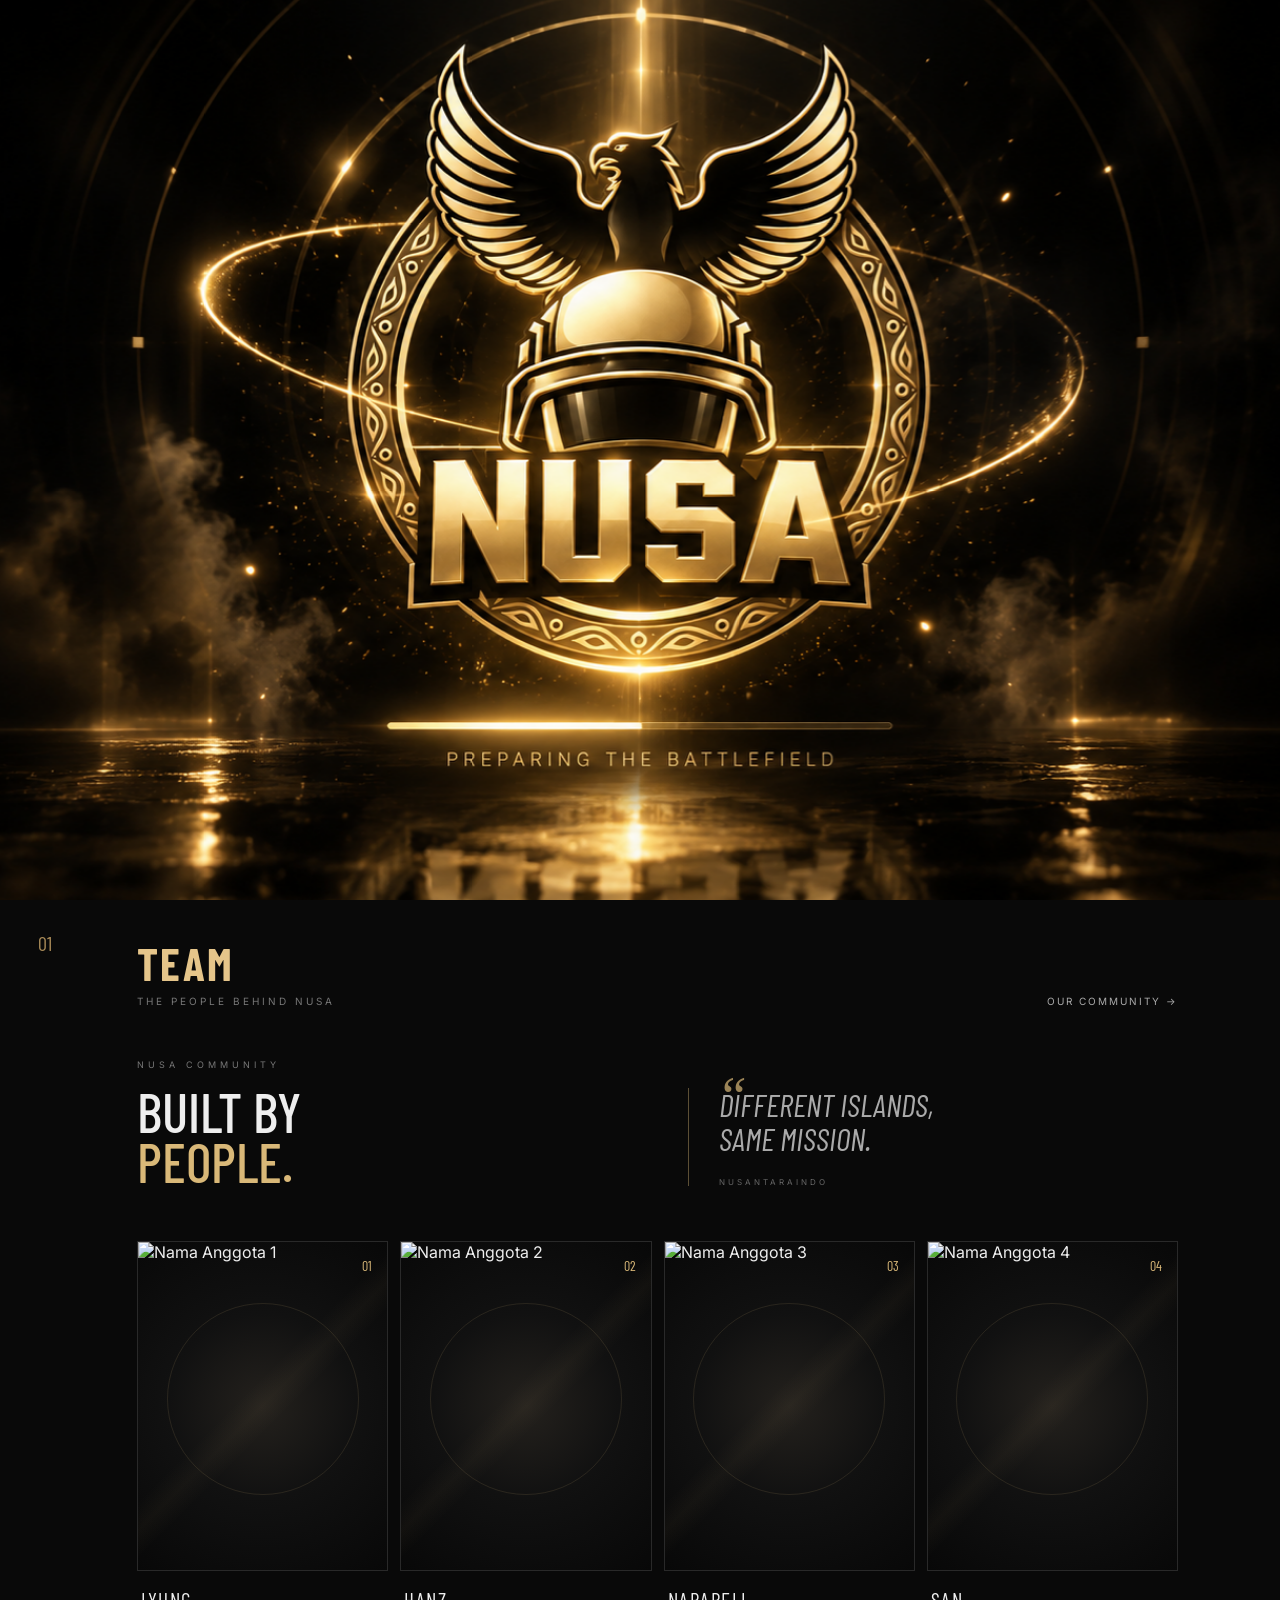
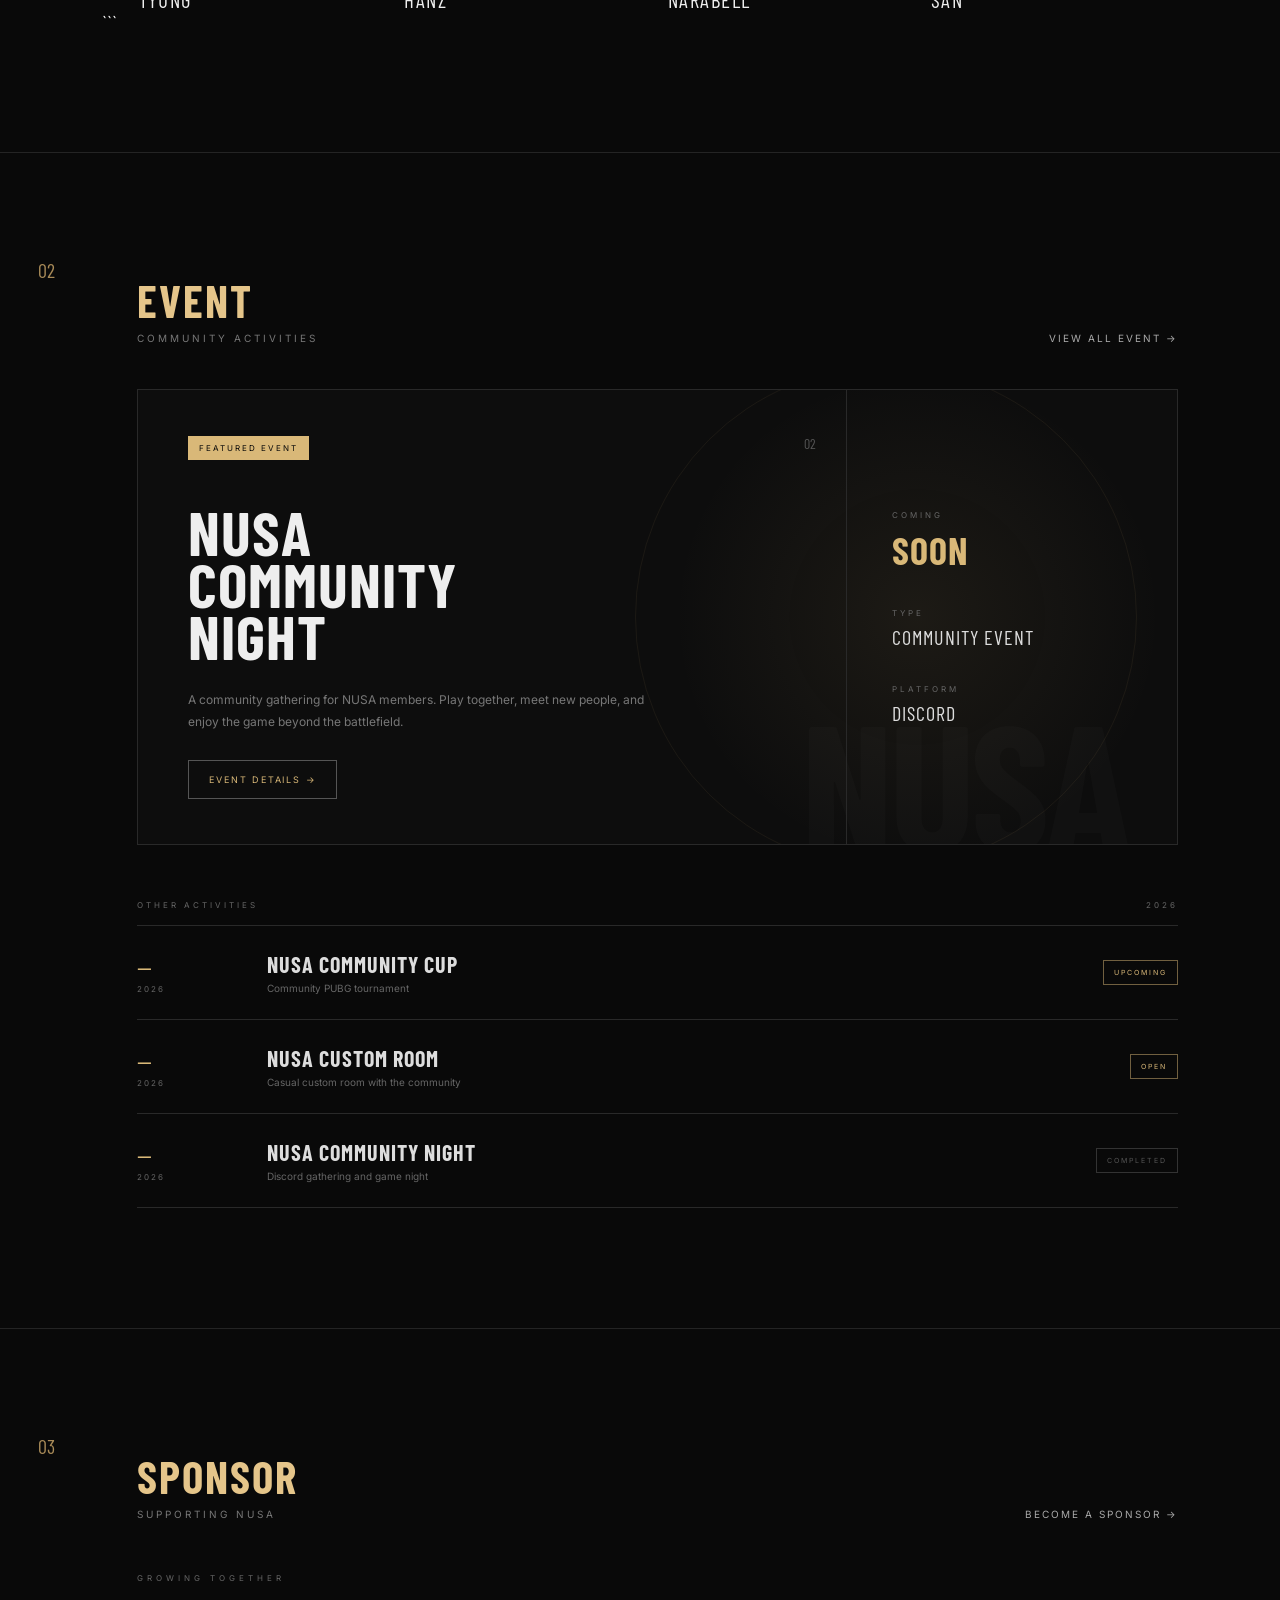
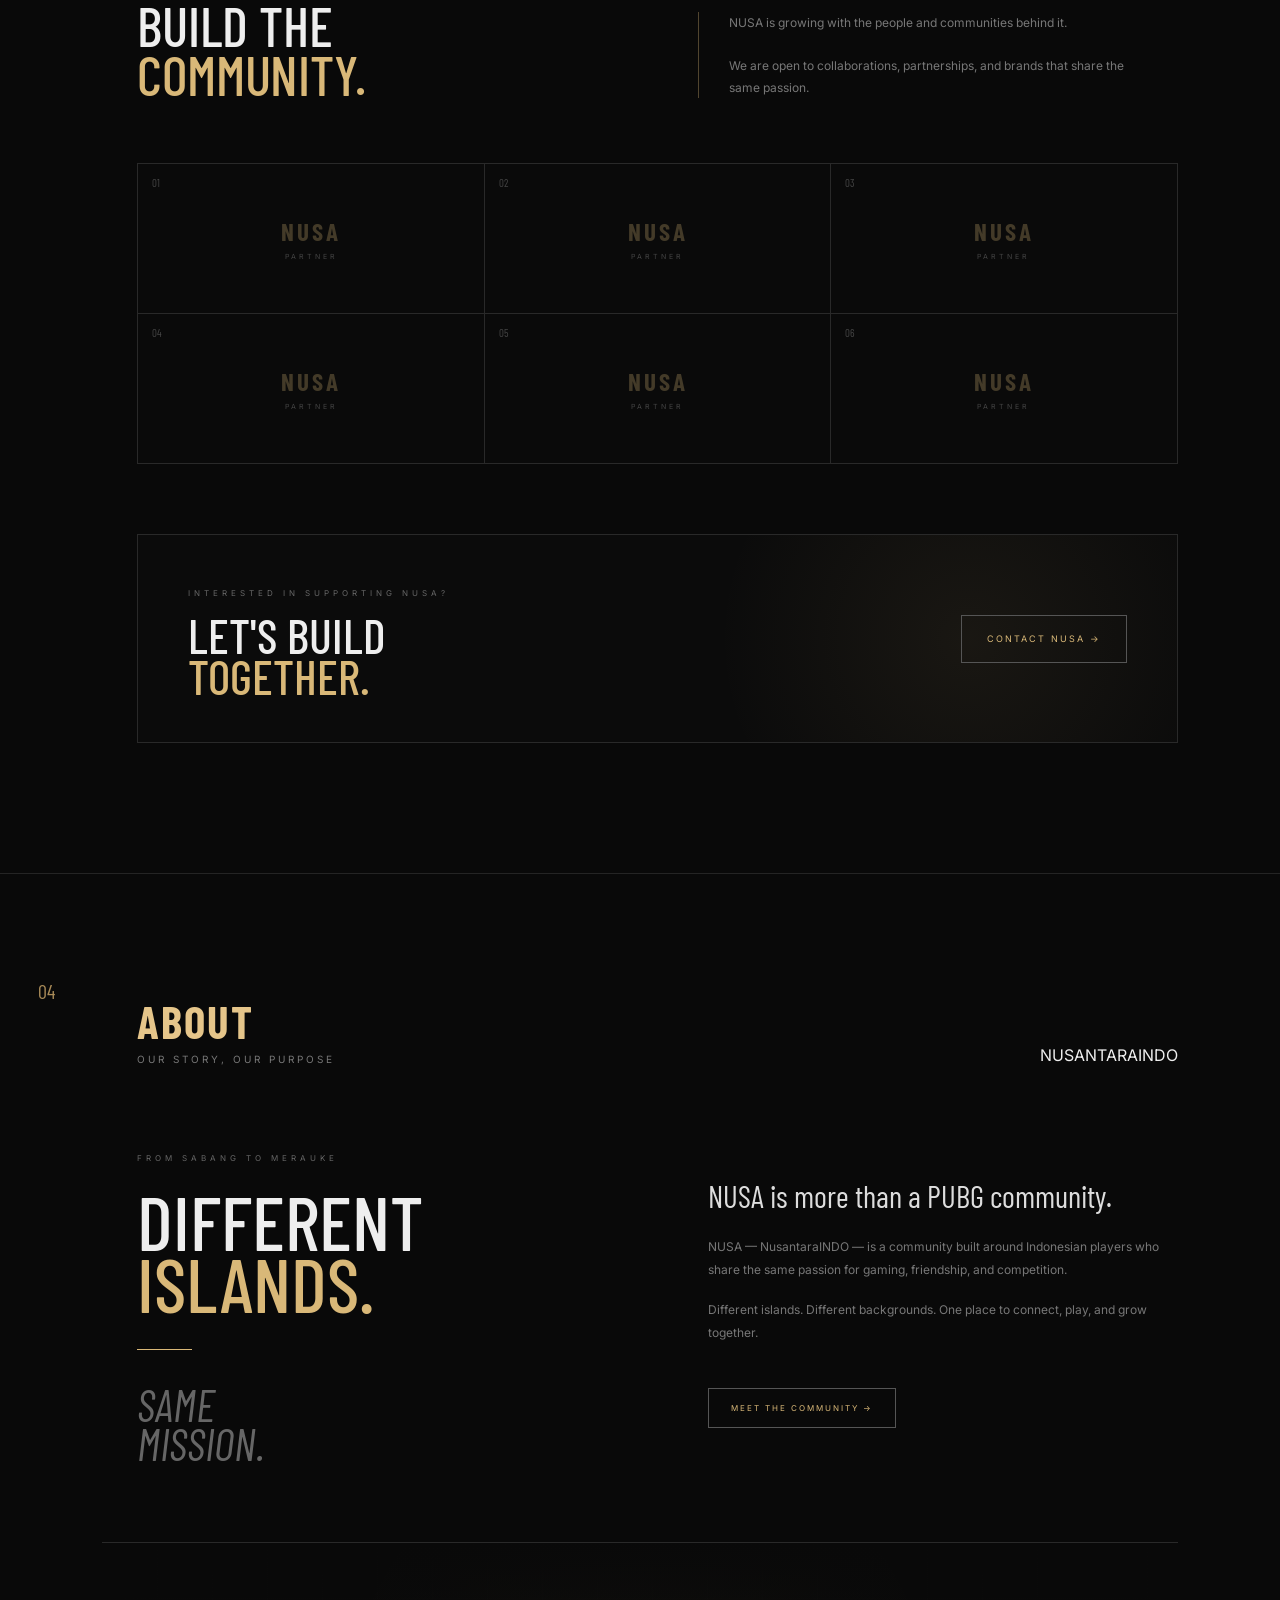
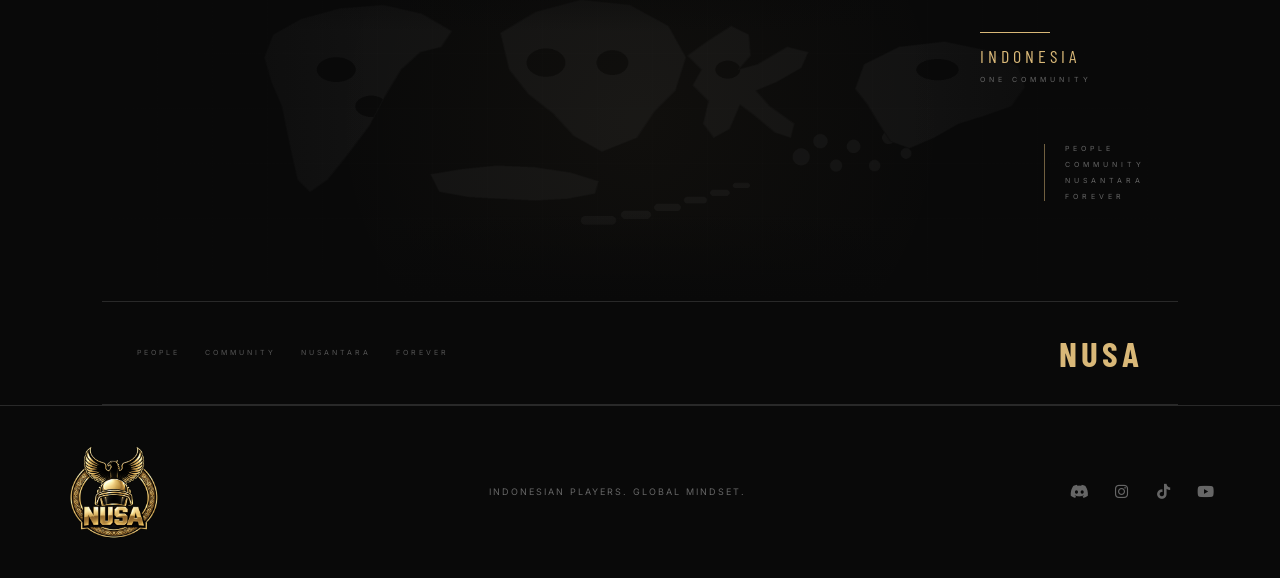
==== commit 5e6f62f8: "Update FOTO TEAM & NAME" ====
--- a/index.html
+++ b/index.html
@@ -155,85 +155,46 @@
     </div>
 
 
-    <div class="team-grid">
-
-        <!-- MEMBER 01 -->
-
-        <div class="member-card">
-
-            <div class="member-photo">
-                <div class="member-number">01</div>
-
-                <div class="member-placeholder">
-                    NUSA
-                </div>
-            </div>
-
-            <div class="member-name">
-                NUSA 01
-            </div>
-
-        </div>
-
-
-        <!-- MEMBER 02 -->
-
-        <div class="member-card">
-
-            <div class="member-photo">
-                <div class="member-number">02</div>
-
-                <div class="member-placeholder">
-                    NUSA
-                </div>
-            </div>
-
-            <div class="member-name">
-                NUSA 02
-            </div>
-
-        </div>
-
-
-        <!-- MEMBER 03 -->
-
-        <div class="member-card">
-
-            <div class="member-photo">
-                <div class="member-number">03</div>
-
-                <div class="member-placeholder">
-                    NUSA
-                </div>
-            </div>
-
-            <div class="member-name">
-                NUSA 03
-            </div>
-
-        </div>
-
-
-        <!-- MEMBER 04 -->
-
-        <div class="member-card">
-
-            <div class="member-photo">
-                <div class="member-number">04</div>
-
-                <div class="member-placeholder">
-                    NUSA
-                </div>
-            </div>
-
-            <div class="member-name">
-                NUSA 04
-            </div>
-
-        </div>
-
-    </div>
-
+<div class="team-grid">
+
+    <!-- MEMBER 01 -->
+    <div class="member-card">
+        <div class="member-photo">
+            <div class="member-number">01</div>
+            <img src="assets/member-01.jpg" alt="Nama Anggota 1">
+        </div>
+        <div class="member-name">IYUNG</div>
+    </div>
+
+    <!-- MEMBER 02 -->
+    <div class="member-card">
+        <div class="member-photo">
+            <div class="member-number">02</div>
+            <img src="assets/member-02.jpg" alt="Nama Anggota 2">
+        </div>
+        <div class="member-name">HANZ</div>
+    </div>
+
+    <!-- MEMBER 03 -->
+    <div class="member-card">
+        <div class="member-photo">
+            <div class="member-number">03</div>
+            <img src="assets/member-03.jpg" alt="Nama Anggota 3">
+        </div>
+        <div class="member-name">NARABELL</div>
+    </div>
+
+    <!-- MEMBER 04 -->
+    <div class="member-card">
+        <div class="member-photo">
+            <div class="member-number">04</div>
+            <img src="assets/member-04.jpg" alt="Nama Anggota 4">
+        </div>
+        <div class="member-name">SAN</div>
+    </div>
+
+</div>
+```
 </section>
 
 
@@ -684,4 +645,4 @@
     <script src="script.js"></script>
 
 </body>
-</html>+</html>
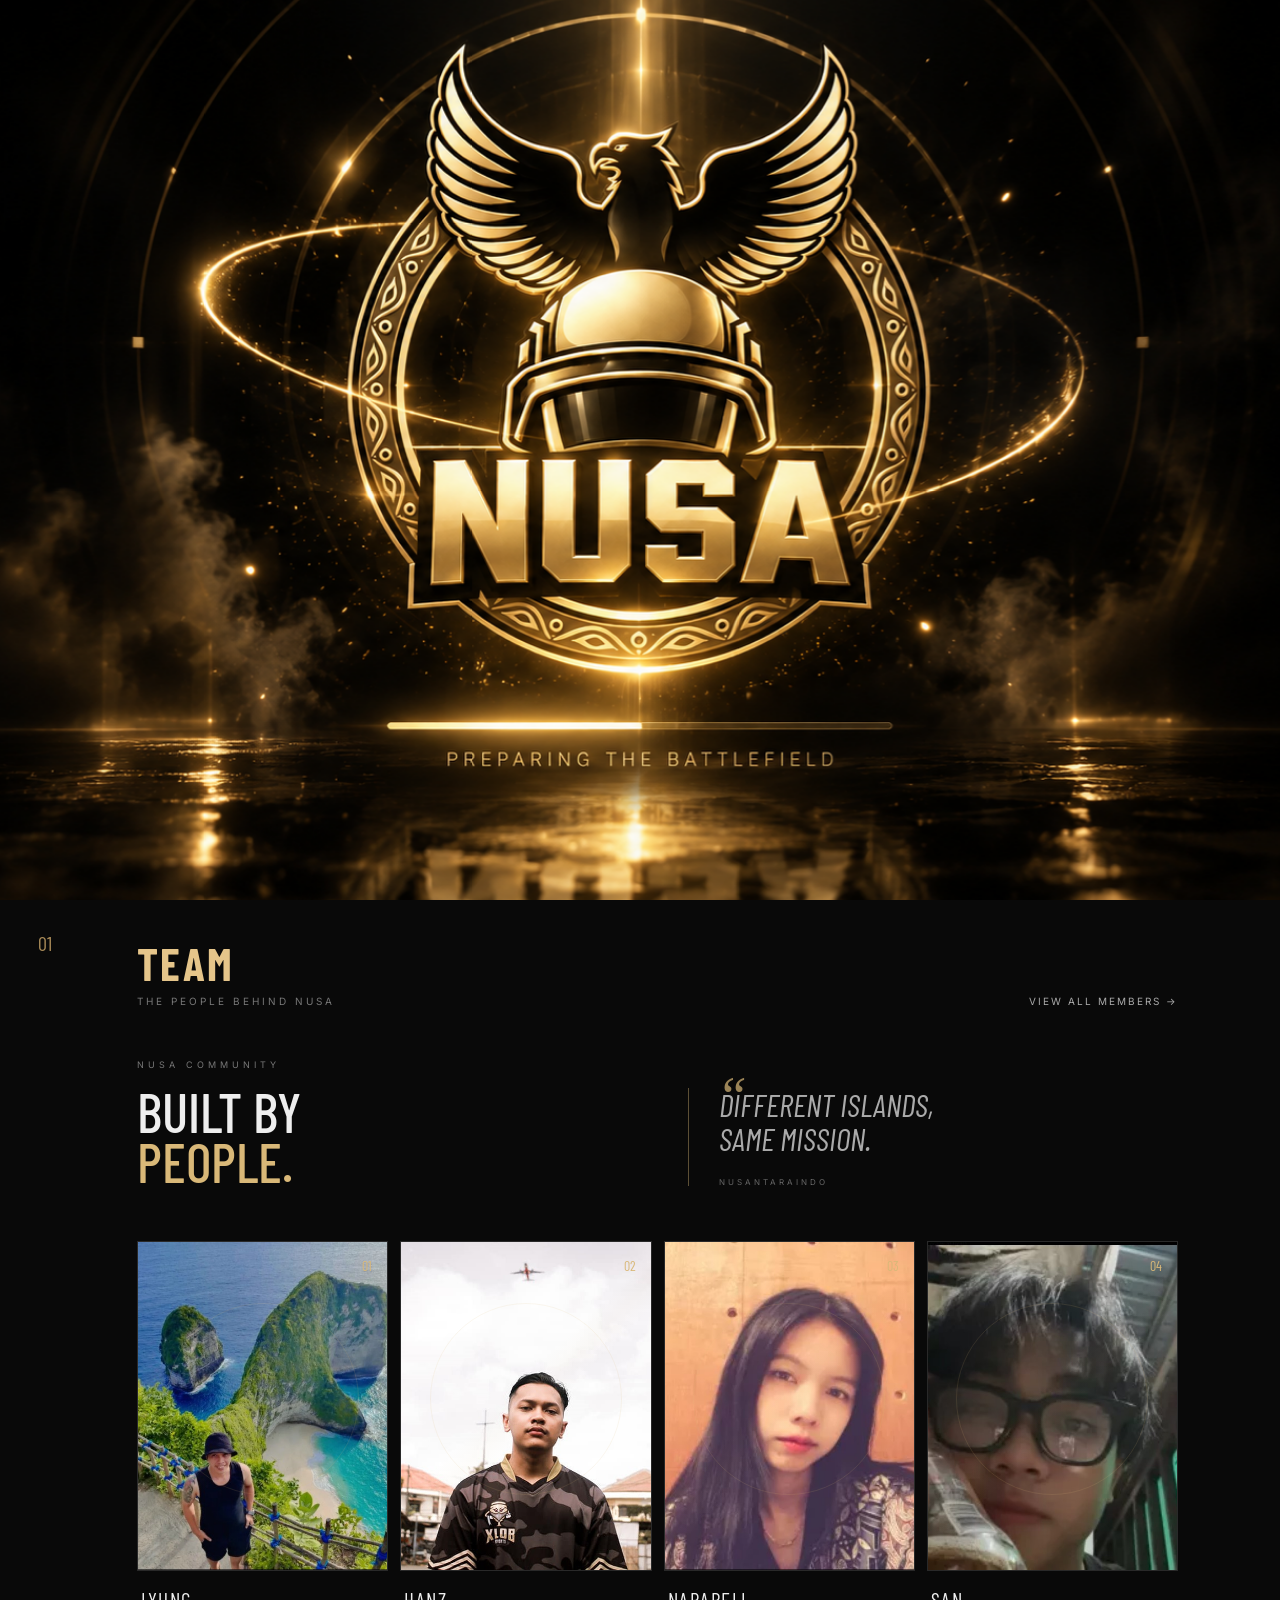
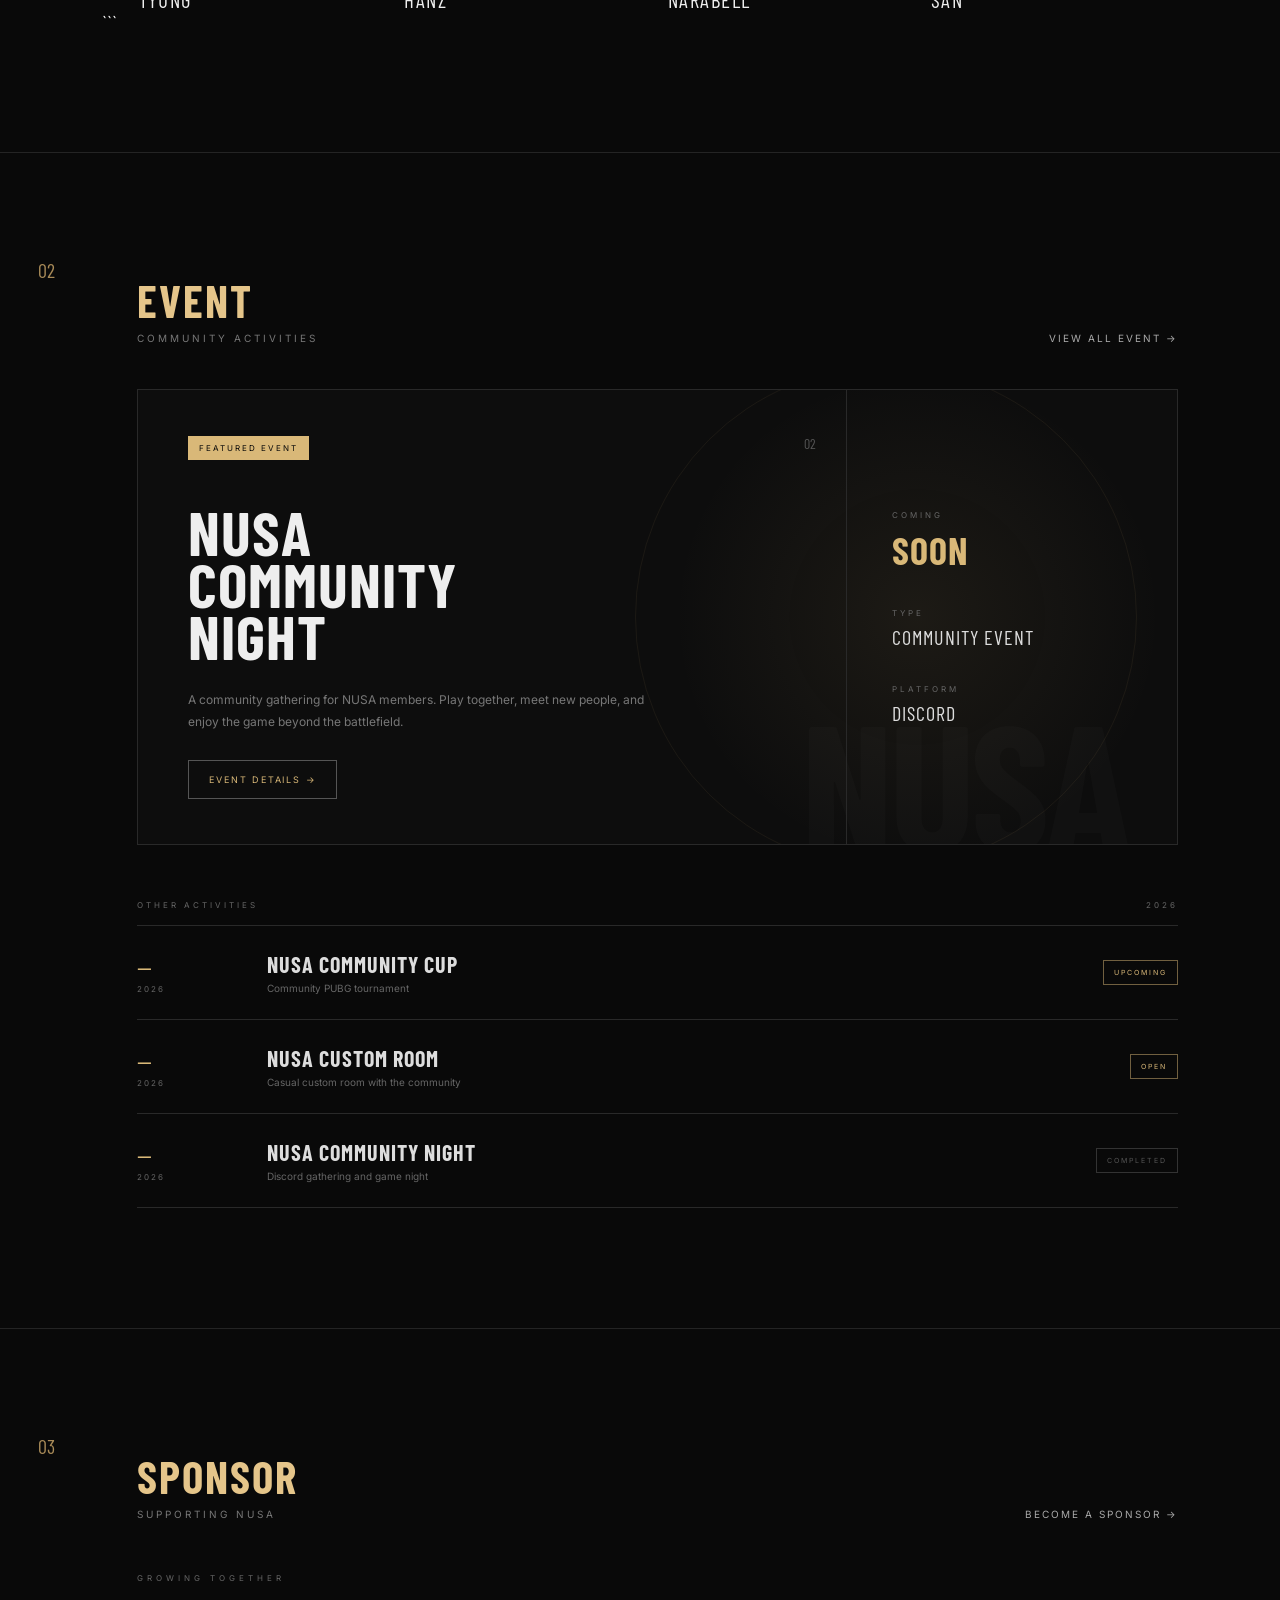
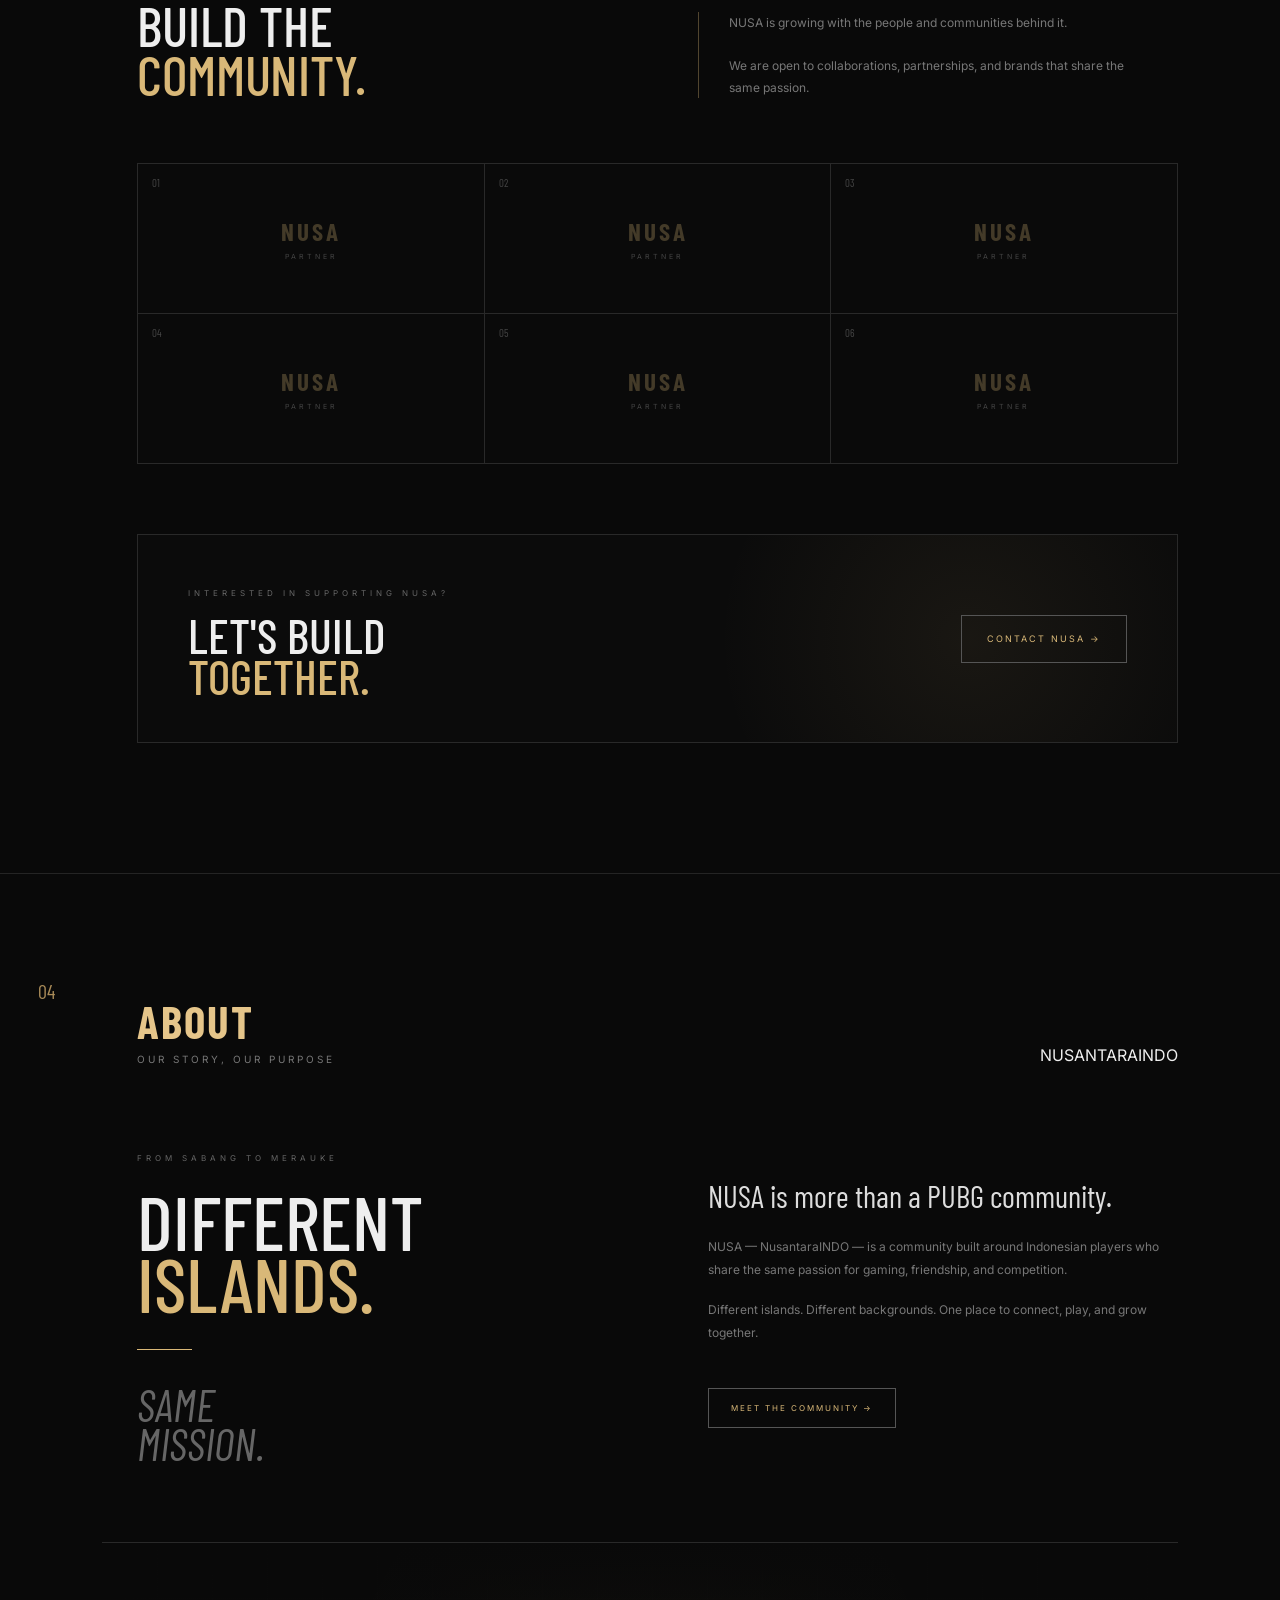
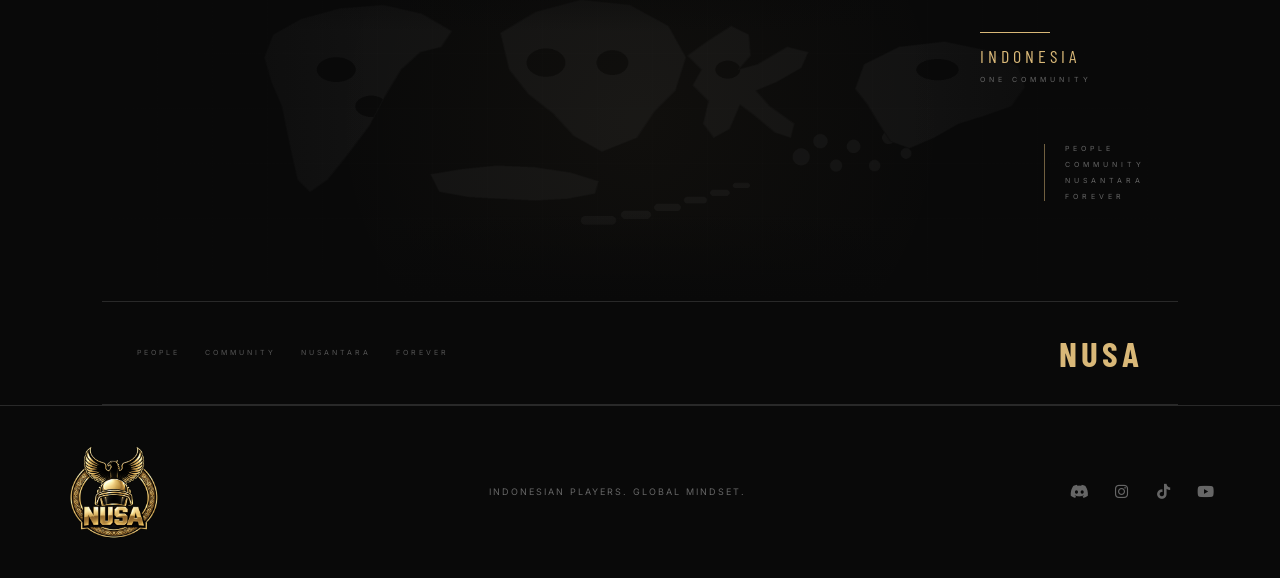
==== commit ee8158e3: "Update MEMBER" ====
--- a/index.html
+++ b/index.html
@@ -123,8 +123,8 @@
             <p>THE PEOPLE BEHIND NUSA</p>
         </div>
 
-        <a href="https://discord.gg/Gjk4y7gCj" target="_blank" rel="noopener noreferrer">
-            OUR COMMUNITY →
+        <a href="members.html">
+        VIEW ALL MEMBERS →
         </a>
 
     </div>
--- a/style.css
+++ b/style.css
@@ -2549,3 +2549,39 @@
     transform: translateY(-2px);
 }
 
+/* ================= TEAM MEMBER PHOTOS ================= */
+
+.member-photo {
+    position: relative;
+    overflow: hidden;
+}
+
+.member-photo img {
+    width: 100%;
+    height: 100%;
+    display: block;
+    object-fit: cover;
+    object-position: center center;
+}
+
+/* Atur fokus foto masing-masing */
+.member-card:nth-child(1) img {
+    object-position: center center;
+}
+
+.member-card:nth-child(2) img {
+    object-position: center 75%;
+}
+
+.member-card:nth-child(3) img {
+    object-position: center 35%;
+}
+
+.member-card:nth-child(4) img {
+    object-position: center 35%;
+}
+}
+
+.member-card:hover .member-photo img {
+    transform: scale(1.05);
+}
